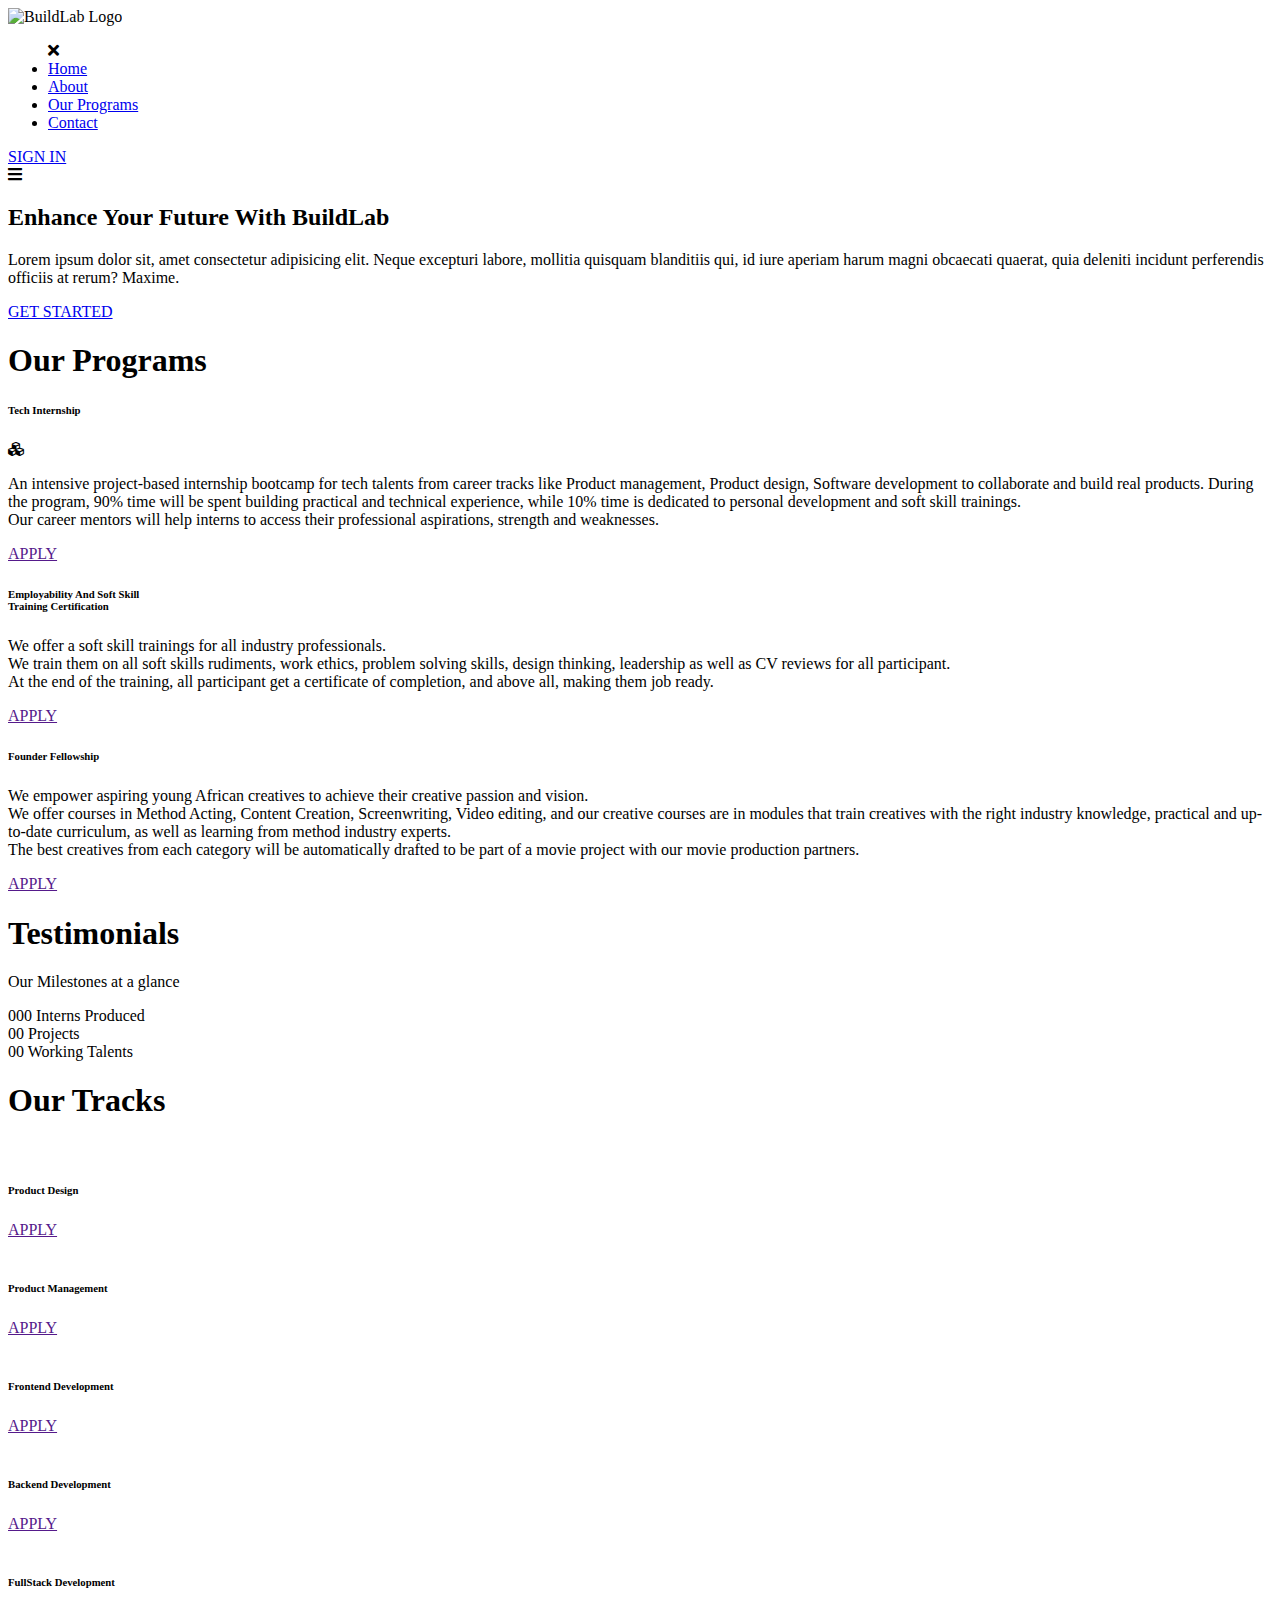
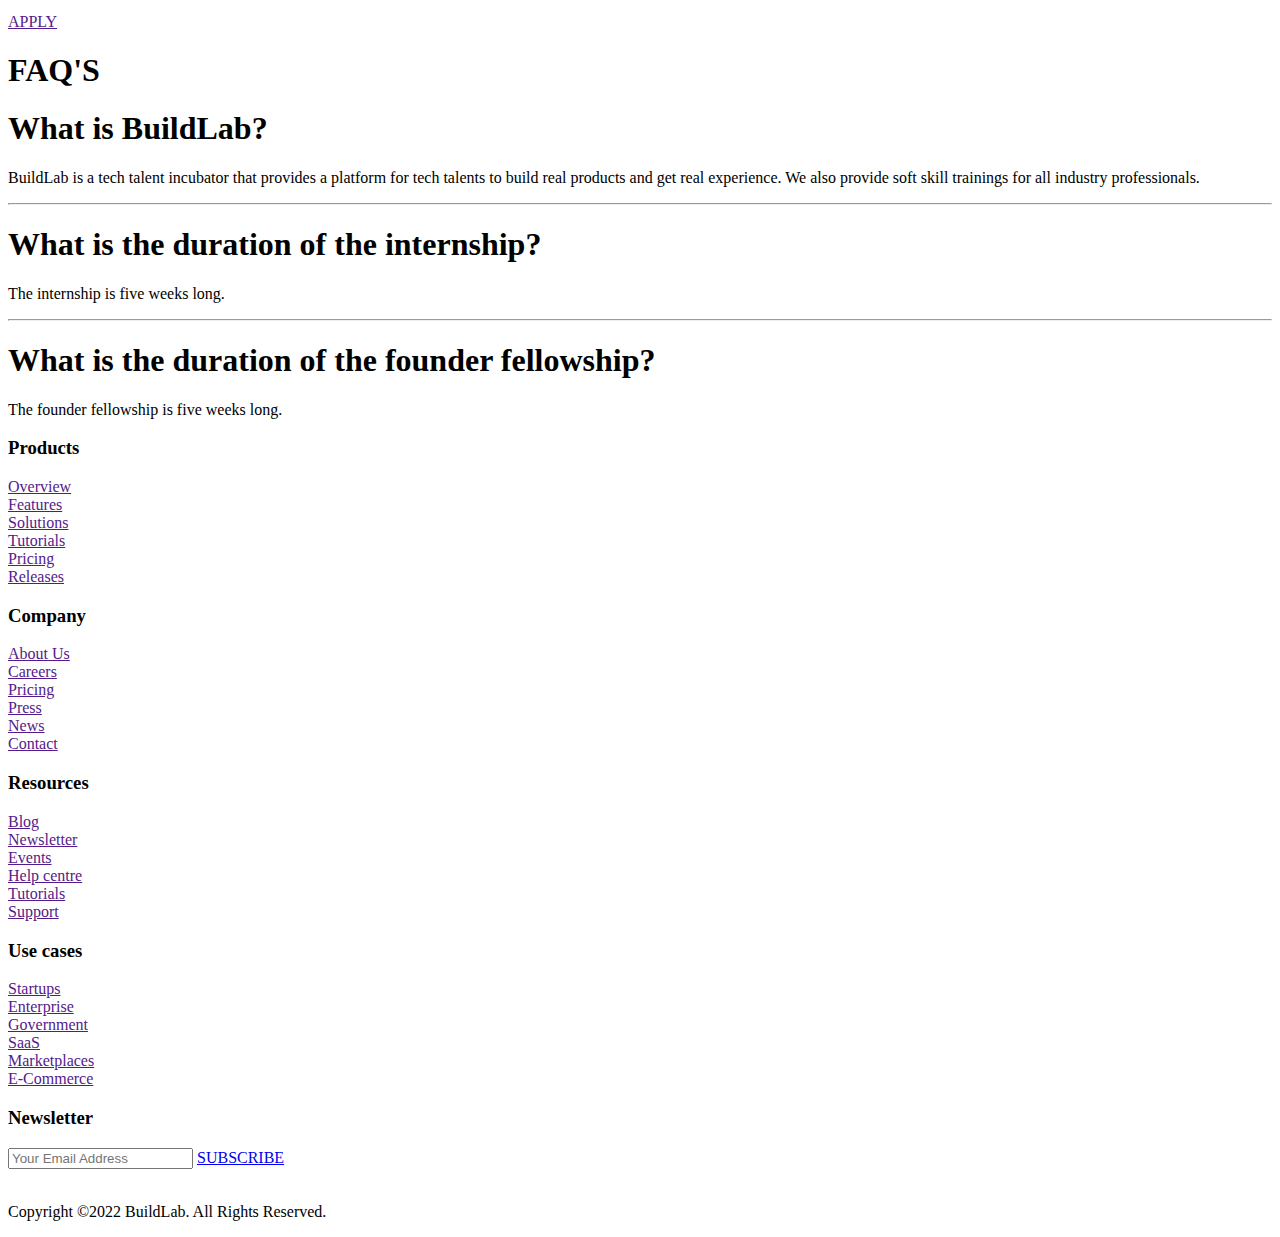
==== index.html @ de9b1156 "index.html" ====
<!DOCTYPE html>
<html lang="en">
<head>
    <meta charset="UTF-8">
    <meta http-equiv="X-UA-Compatible" content="IE=edge">
    <meta name="viewport" content="width=device-width,
    initial-scale=1.0">
    <title>BuildLab Website</title>

    <link rel="stylesheet" href="style.css" />
    <script src="https://code.jquery.com/jquery-3.6.1.min.js" integrity="sha256-o88AwQnZB+VDvE9tvIXrMQaPlFFSUTR+nldQm1LuPXQ=" crossorigin="anonymous"></script>
    <link rel="stylesheet" href="https://cdnjs.cloudflare.com/ajax/libs/font-awesome/5.15.4/css/all.min.css">
</head>
 <body>
       
    <!-- Navigation -->
    <nav>
        <img src="logo.png" alt="BuildLab Logo" />
        <div class="navigation">
            <ul>
                <i id="menu-close" class="fas fa-times"></i>
                <li><a href="#home">Home</a></li>
                <li><a href="aboutus.html">About</a></li>
                <li><a href="#program">Our Programs</a></li>
                <li><a href="#contact">Contact</a></li>
            </ul>  
            
        </div>

        <a class="red" href="/BuildLab Africa/signin.html">SIGN IN</a>
        <div id="menu-btn">
            <i class="fas fa-bars"></i>
        </div>
    </nav>

    <!-- Home Section -->

    <section id="home">
        <h2>Enhance Your Future With BuildLab</h2>
        <p>Lorem ipsum dolor sit, amet consectetur adipisicing elit. 
        Neque excepturi labore, mollitia quisquam blanditiis qui, id iure
        aperiam harum magni obcaecati quaerat, quia deleniti incidunt perferendis officiis at rerum? Maxime.</p>

        <div class="btn">
            <a class="blue" href="/BuildLab Africa/signup.html">GET STARTED</a>
            
        </div>
    </section>


    <!-- Programs Section -->

   <section id="program">
    <h1>Our Programs</h2>

    <div class="program-box">
        <div class="programs">
          
            <div class="details">
                <h6>Tech Internship</h6>
                <i class="fas fa-cubes"></i>
                <p>An intensive project-based internship bootcamp for tech talents from career tracks like Product management, Product design, Software development to collaborate and build real products. During the program, 90% time will be spent building practical and technical experience, while 10% time is dedicated to personal development and soft skill trainings.
                <br>Our career mentors will help interns to access their professional aspirations, strength and weaknesses.</p>
                
            </div>
        
            <div class="btn">
                <a class="red" href="">APPLY</a>
            </div>
        </div>

        <div class="programs">

            <div class="details">
                <h6>Employability And Soft Skill <br>Training Certification</h6>
                <p>We offer a soft skill trainings for all industry professionals. 
                <br>We train them on all soft skills rudiments, work ethics, problem solving skills, design thinking, leadership as well as CV reviews for all participant.
                <br>At the end of the training, all participant get a certificate of completion, and above all, making them job ready.</p>
            </div>

            <div class="btn">
                <a class="red" href="">APPLY</a>
            </div>
        </div>

        <div class="programs">
            <div class="details">
                <h6>Founder Fellowship</h6>
                <p>We empower aspiring young African creatives to achieve their creative passion and vision.
                     <br>We offer courses in Method Acting, Content Creation, Screenwriting, Video editing, and our creative courses are in modules that train creatives with the right industry knowledge, practical and up-to-date curriculum, as well as learning from method industry experts. 
                     <br>The best creatives from each category will be automatically drafted to be part of a movie project with our movie production partners.</p>
                    
        
            </div>
            
            <div class="btn">
                <a class="red" href="">APPLY</a>
            </div>
        </div>
        
    </div>
</section>

<!-- Testimonials Section -->
<section class="testimonials" id="testimonials">
    <div class="testimonials-text">
        <h1>Testimonials</h1>
        <p> Our Milestones at a glance</p> 
               
    </div>

    <div class="wrapper">
        <div class="container">
          
          <span class="num" data-val="100">000</span>
          <span class="text">Interns Produced</span>
        </div>
        <div class="container">
          
          <span class="num" data-val="20">00</span>
          <span class="text">Projects</span>
        </div>
        <div class="container">
         
          <span class="num" data-val="30">00</span>
          <span class="text">Working Talents</span>
        </div>
    </div>
</section>



    

    <!-- Trackss -->
    <section id="track">
        <h1>Our Tracks</h1>
        <div class="track-box">
            <div class="tracks">
                <img src="product design.jpg" alt="">
                <div class="details">
                    <h6>Product Design</h6>
                </div>

                <div class="btn">
                    <a class="red" href="">APPLY</a>
                </div>
            </div>
            <div class="tracks">
                <img src="product design.jpg" alt="">
                <div class="details">
                    <h6>Product Management</h6> 
                </div>

                <div class="btn">
                    <a class="red" href="">APPLY</a>
                </div>
            </div>

            <div class="tracks">
                <img src="product design.jpg" alt="">
                <div class="details">
                    <h6>Frontend Development</h6>
                </div>

                <div class="btn">
                    <a class="red" href="">APPLY</a>
                </div>
            </div>

            <div class="tracks">
                <img src="product design.jpg" alt="">
                <div class="details">
                    <h6>Backend Development</h6> 
                </div>

                <div class="btn">
                    <a class="red" href="">APPLY</a>
                </div>
            </div>

            <div class="tracks">
                <img src="product design.jpg" alt="">
                <div class="details">
                    <h6>FullStack Development</h6>
                </div>

                <div class="btn">
                    <a class="red" href="">APPLY</a>
                </div>
            </div>
        </div>
    </section>

     <!-- Questions Section -->


     <main>
        <h1 class="faq-heading">FAQ'S</h1>
        <section class="faq-container">
            <div class="faq-one">
                <!-- faq question -->
                <h1 class="faq-page">What is BuildLab?</h1>
                <!-- faq answer -->
                <div class="faq-body">
                    <p>BuildLab is a tech talent incubator that provides a platform for tech talents to build real 
                    products and get real experience. We also provide soft skill trainings 
                    for all industry professionals.</p>
                    
                </div>
            </div>
            <hr class="hr-line">
            <div class="faq-two">
                <!-- faq question -->
                <h1 class="faq-page">What is the duration of the internship?</h1>
                <!-- faq answer -->
                <div class="faq-body">
                    <p>The internship is five weeks long.</p>
                </div>
            </div>
            <hr class="hr-line">
            <div class="faq-three">
                <!-- faq question -->
             <h1 class="faq-page">What is the duration of the founder fellowship?</h1>
                <!-- faq answer -->
                <div class="faq-body">
                    <p>The founder fellowship is five weeks long.</p>
                </div>
            </div>
        </section>
    </main>

   
<!--
        <section>
           
            <h1 class="title">FAQs</h1>

            <div class="faq">
                <div class="question">
                    <h3>What is BuildLab?</h3>
                    <svg width="15" height="10" viewBox="0 0 42 25">
                        <path 
                        d="M3 3L21 21L39 3"
                        stroke="white"
                        stroke-width="7"
                        stroke-linecap="round"
                        />
                       
                    </svg>
                </div>
                <div class="answer">
                    <p>BuildLab is a tech talent incubator 
                        <br>that provides a platform for 
                        <br>tech talents to build real 
                        <br>products and get real experience. 
                        <br>We also provide soft skill trainings 
                        <br>for all industry professionals.</p>
                    
                </div>
            </div>

            <div class="faq">
                <div class="question">
                    <h3>What is the duration of the internship?</h3>
                    
                    <svg width="15" height="10" viewBox="0 0 42 25">
                        <path 
                        d="M3 3L21 21L39 3"
                        stroke="white"
                        stroke-width="7"
                        stroke-linecap="round"
                       />
                    </svg>
                </div>
                <div class="answer">
                    <p>The internship is five weeks long.</p>
                </div>

            </div>

            <div class="faq">
                <div class="question">
                    <h3>What is the duration of the soft skill training?</h3>
                    
                    <svg width="15" height="10" viewBox="0 0 42 25">
                        <path 
                        d="M3 3L21 21L39 3"
                        stroke="white"
                        stroke-width="7"
                        stroke-linecap="round"
                        />
                    </svg>
                </div>
                <div class="answer">
                    <p>The soft skill training is five weeks long.</p>
                </div>

            </div>

            <div class="faq">
                <div class="question">
                    <h3>What is the duration of the founder fellowship?</h3>
                    
                    <svg width="15" height="10" viewBox="0 0 42 25">
                        <path 
                        d="M3 3L21 21L39 3"
                        stroke="white"
                        stroke-width="7"
                        stroke-linecap="round"
                       />
                    </svg>
                </div>
                <div class="answer">
                    <p>The founder fellowship is five weeks long.</p>
                </div>
            </div>

            <div class="faq">
                <div class="question">
                    <h3>What is the duration of the mentorship program?</h3>
                    
                    <svg width="15" height="10" viewBox="0 0 42 25">
                        <path 
                        d="M3 3L21 21L39 3"
                        stroke="white"
                        stroke-width="7"
                        stroke-linecap="round"
                       />
                    </svg>
                </div>
                <div class="answer">
                    <p>The mentorship program is five weeks long.</p>
                </div>
            </div>

            <div class="faq">
                <div class="question">
                    <h3>Do I need to have technical knowledge</h3>
                    
                    <svg width="15" height="10" viewBox="0 0 42 25">
                        <path 
                        d="M3 3L21 21L39 3"
                        stroke="white"
                        stroke-width="7"
                        stroke-linecap="round"
                        />
                    </svg>
                </div>
                <div class="answer">
                    <p>Yes you do.</p>
                </div>
            </div>

            <div class="faq">
                <div class="question">
                    <h3>Do I need to have a laptop?</h3>
                    
                    <svg width="15" height="10" viewBox="0 0 42 25">
                        <path 
                        d="M3 3L21 21L39 3"
                        stroke="white"
                        stroke-width="7"
                        stroke-linecap="round"
                      />
                    </svg>
                </div>
                <div class="answer">
                    <p>Yes you do.</p>
                </div>

            </div>




        </section> -->
    <!-- Footer -->
    <footer>
            <div class="footer-col">
              <h3>Products</h3>
              <a href=""><li>Overview</li></a>
              <a href=""><li>Features</li></a>
              <a href=""><li>Solutions</li></a>
              <a href=""><li>Tutorials</li></a>
              <a href=""><li>Pricing</li></a>
              <a href=""><li>Releases</li></a>
            </div>
            <div class="footer-col">           
            <h3>Company</h3>
              <a href=""><li>About Us</li></a>
              <a href=""><li>Careers</li></a>
              <a href=""><li>Pricing</li></a>
              <a href=""><li>Press</li></a>
              <a href=""><li>News</li></a>
              <a href=""><li>Contact</li></a>
            </div>
            <div class="footer-col">
                <h3>Resources</h3>
                <a href=""><li>Blog</li></a>
                <a href=""><li>Newsletter</li></a>
                <a href=""><li>Events</li></a>
                <a href=""><li>Help centre</li></a>
                <a href=""><li>Tutorials</li></a>
                <a href=""><li>Support</li></a>
              </div>
              <div class="footer-col">
                <h3>Use cases</h3>
                <a href=""><li>Startups</li></a>
                <a href=""><li>Enterprise</li></a>
                <a href=""><li>Government</li></a>
                <a href=""><li>SaaS</li></a>
                <a href=""><li>Marketplaces</li></a>
                <a href=""><li>E-Commerce</li></a>
              </div>
            <div class="footer-col">
             <h3>Newsletter</h3>
                <div class="subscribe">
                    <input type="text" placeholder="Your Email Address">
                    <a href="#" class="btn">SUBSCRIBE</a>
                </div>
            </div>
          
            <div class="copyright">
                <img src="logo.png" alt="">
                <p>Copyright ©2022 BuildLab. All Rights Reserved.</p>
            </div>
    </footer>

    <script src="script.js"></script>
</body>
</html>
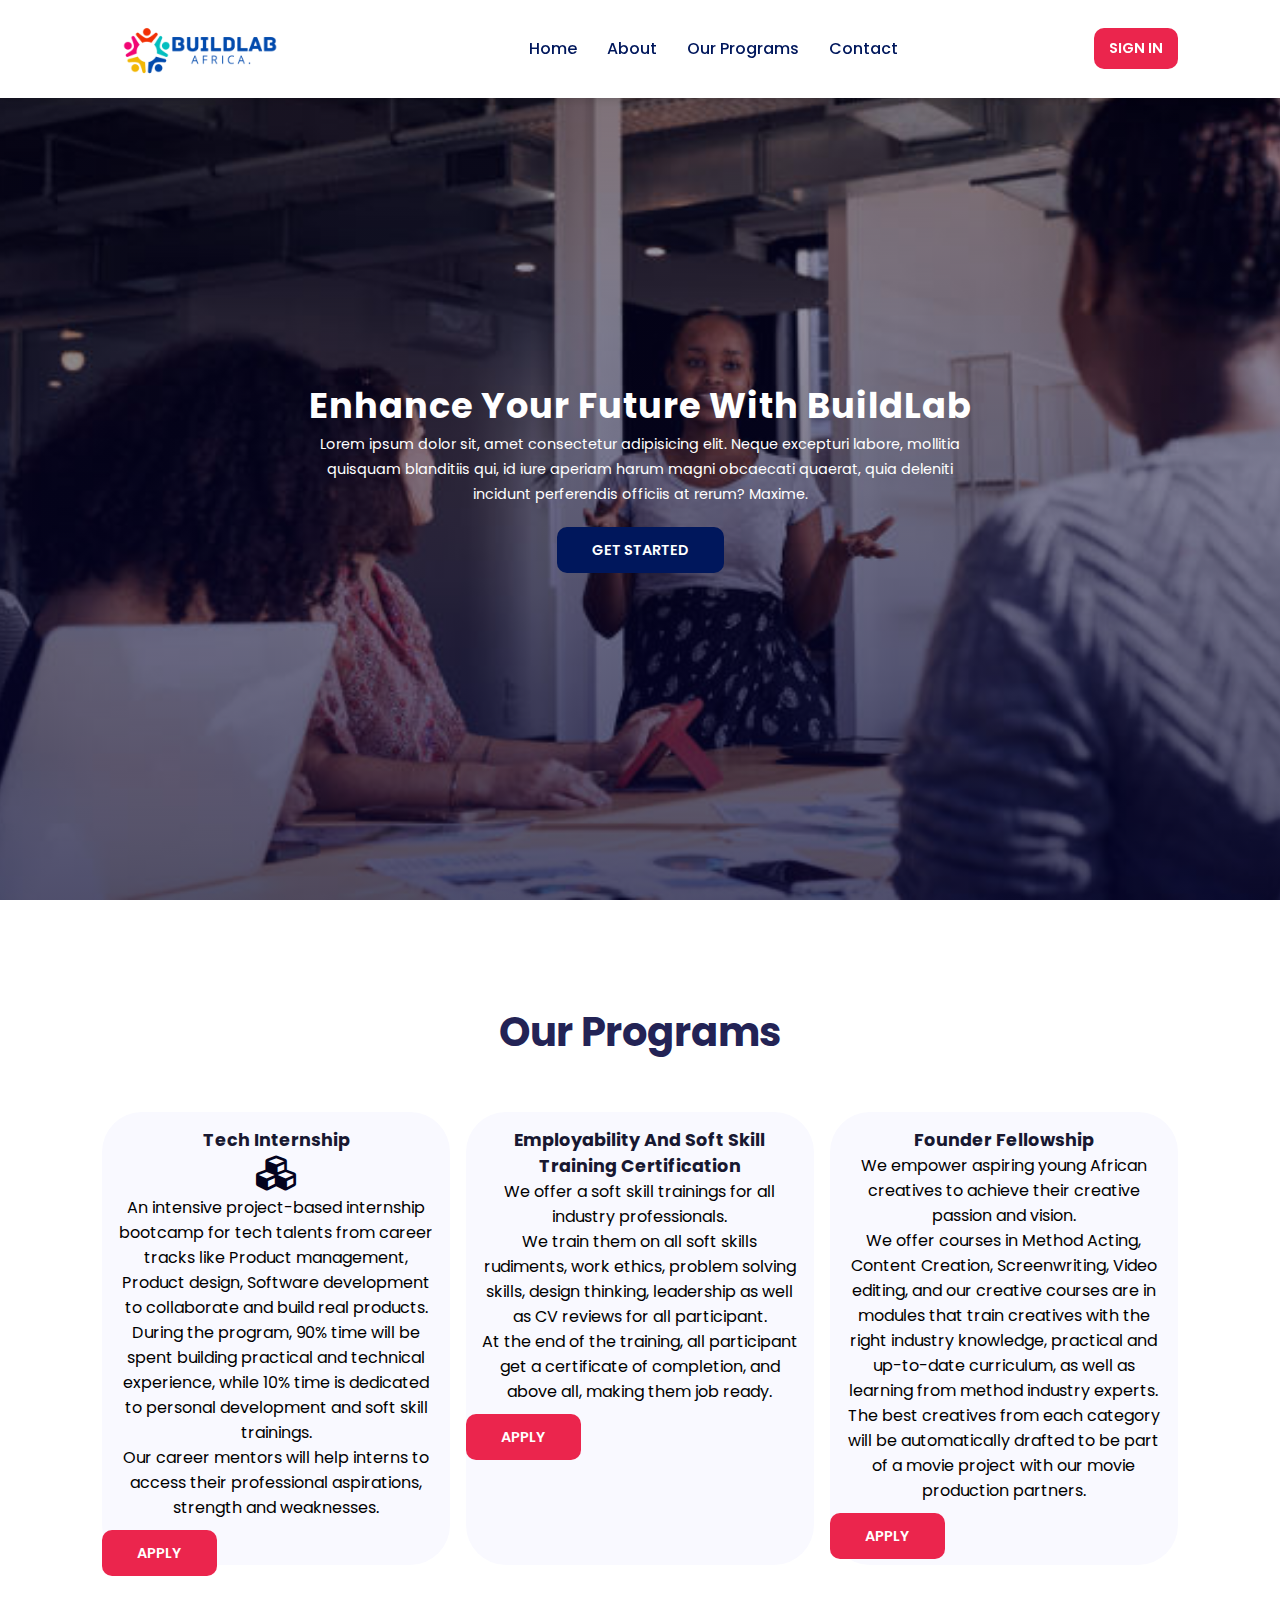
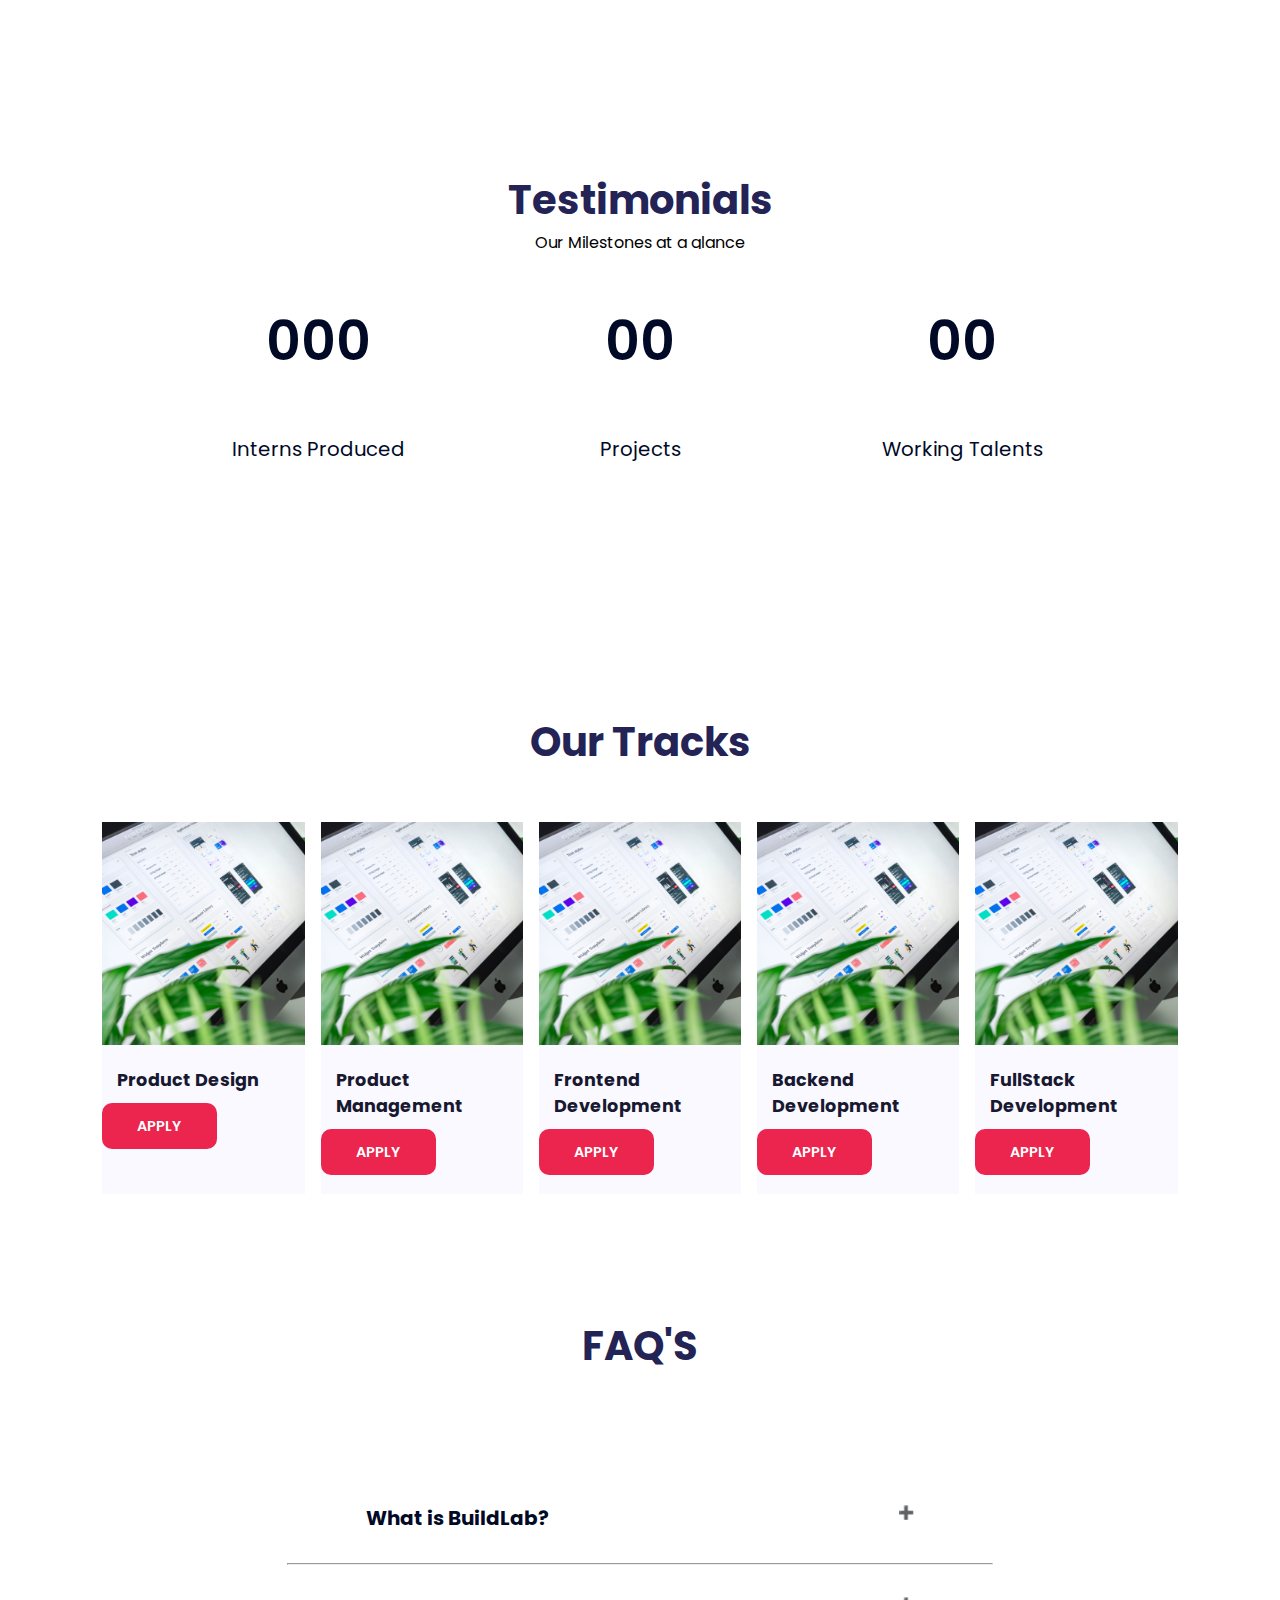
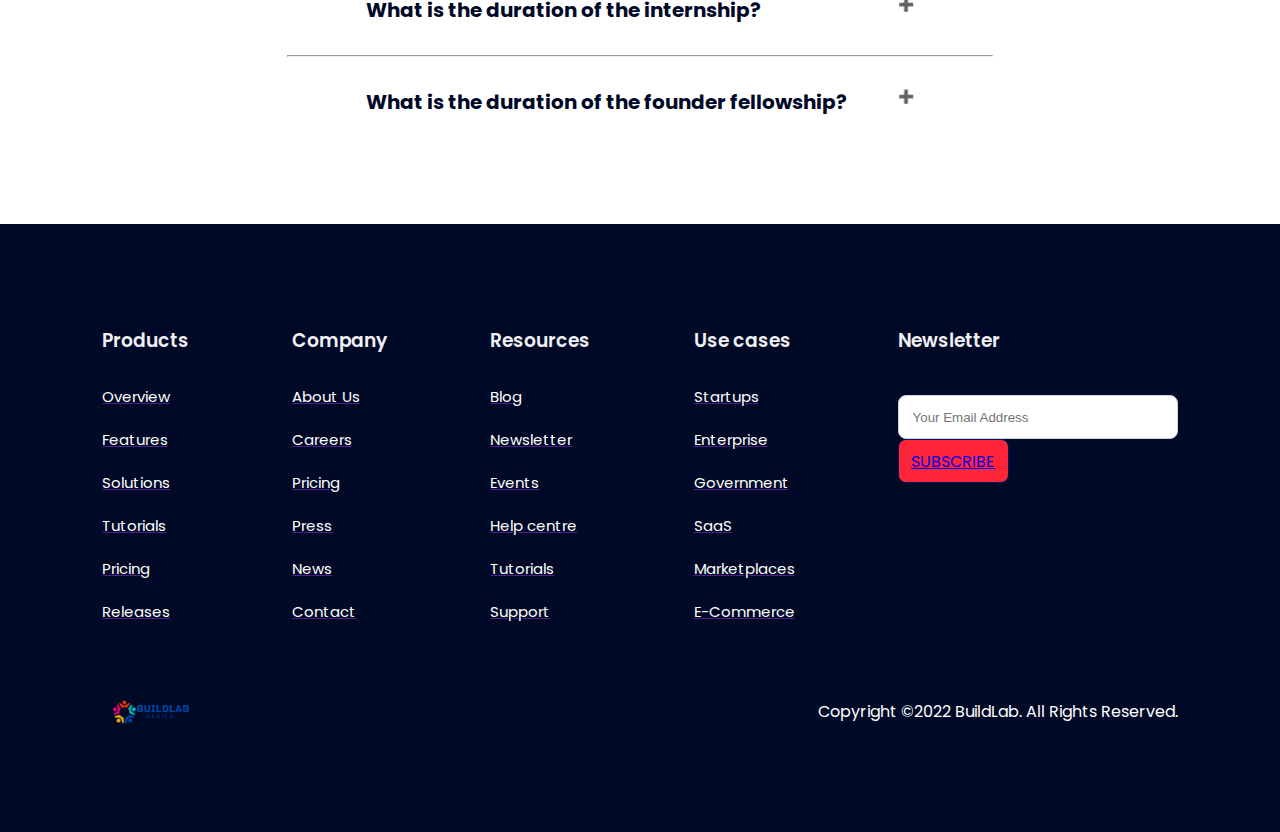
==== commit 3eb751a4: "Add files via upload" ====
--- a/index.html
+++ b/index.html
@@ -1,435 +1,435 @@
-<!DOCTYPE html>
-<html lang="en">
-<head>
-    <meta charset="UTF-8">
-    <meta http-equiv="X-UA-Compatible" content="IE=edge">
-    <meta name="viewport" content="width=device-width,
-    initial-scale=1.0">
-    <title>BuildLab Website</title>
-
-    <link rel="stylesheet" href="style.css" />
-    <script src="https://code.jquery.com/jquery-3.6.1.min.js" integrity="sha256-o88AwQnZB+VDvE9tvIXrMQaPlFFSUTR+nldQm1LuPXQ=" crossorigin="anonymous"></script>
-    <link rel="stylesheet" href="https://cdnjs.cloudflare.com/ajax/libs/font-awesome/5.15.4/css/all.min.css">
-</head>
- <body>
-       
-    <!-- Navigation -->
-    <nav>
-        <img src="logo.png" alt="BuildLab Logo" />
-        <div class="navigation">
-            <ul>
-                <i id="menu-close" class="fas fa-times"></i>
-                <li><a href="#home">Home</a></li>
-                <li><a href="aboutus.html">About</a></li>
-                <li><a href="#program">Our Programs</a></li>
-                <li><a href="#contact">Contact</a></li>
-            </ul>  
-            
-        </div>
-
-        <a class="red" href="/BuildLab Africa/signin.html">SIGN IN</a>
-        <div id="menu-btn">
-            <i class="fas fa-bars"></i>
-        </div>
-    </nav>
-
-    <!-- Home Section -->
-
-    <section id="home">
-        <h2>Enhance Your Future With BuildLab</h2>
-        <p>Lorem ipsum dolor sit, amet consectetur adipisicing elit. 
-        Neque excepturi labore, mollitia quisquam blanditiis qui, id iure
-        aperiam harum magni obcaecati quaerat, quia deleniti incidunt perferendis officiis at rerum? Maxime.</p>
-
-        <div class="btn">
-            <a class="blue" href="/BuildLab Africa/signup.html">GET STARTED</a>
-            
-        </div>
-    </section>
-
-
-    <!-- Programs Section -->
-
-   <section id="program">
-    <h1>Our Programs</h2>
-
-    <div class="program-box">
-        <div class="programs">
-          
-            <div class="details">
-                <h6>Tech Internship</h6>
-                <i class="fas fa-cubes"></i>
-                <p>An intensive project-based internship bootcamp for tech talents from career tracks like Product management, Product design, Software development to collaborate and build real products. During the program, 90% time will be spent building practical and technical experience, while 10% time is dedicated to personal development and soft skill trainings.
-                <br>Our career mentors will help interns to access their professional aspirations, strength and weaknesses.</p>
-                
-            </div>
-        
-            <div class="btn">
-                <a class="red" href="">APPLY</a>
-            </div>
-        </div>
-
-        <div class="programs">
-
-            <div class="details">
-                <h6>Employability And Soft Skill <br>Training Certification</h6>
-                <p>We offer a soft skill trainings for all industry professionals. 
-                <br>We train them on all soft skills rudiments, work ethics, problem solving skills, design thinking, leadership as well as CV reviews for all participant.
-                <br>At the end of the training, all participant get a certificate of completion, and above all, making them job ready.</p>
-            </div>
-
-            <div class="btn">
-                <a class="red" href="">APPLY</a>
-            </div>
-        </div>
-
-        <div class="programs">
-            <div class="details">
-                <h6>Founder Fellowship</h6>
-                <p>We empower aspiring young African creatives to achieve their creative passion and vision.
-                     <br>We offer courses in Method Acting, Content Creation, Screenwriting, Video editing, and our creative courses are in modules that train creatives with the right industry knowledge, practical and up-to-date curriculum, as well as learning from method industry experts. 
-                     <br>The best creatives from each category will be automatically drafted to be part of a movie project with our movie production partners.</p>
-                    
-        
-            </div>
-            
-            <div class="btn">
-                <a class="red" href="">APPLY</a>
-            </div>
-        </div>
-        
-    </div>
-</section>
-
-<!-- Testimonials Section -->
-<section class="testimonials" id="testimonials">
-    <div class="testimonials-text">
-        <h1>Testimonials</h1>
-        <p> Our Milestones at a glance</p> 
-               
-    </div>
-
-    <div class="wrapper">
-        <div class="container">
-          
-          <span class="num" data-val="100">000</span>
-          <span class="text">Interns Produced</span>
-        </div>
-        <div class="container">
-          
-          <span class="num" data-val="20">00</span>
-          <span class="text">Projects</span>
-        </div>
-        <div class="container">
-         
-          <span class="num" data-val="30">00</span>
-          <span class="text">Working Talents</span>
-        </div>
-    </div>
-</section>
-
-
-
-    
-
-    <!-- Trackss -->
-    <section id="track">
-        <h1>Our Tracks</h1>
-        <div class="track-box">
-            <div class="tracks">
-                <img src="product design.jpg" alt="">
-                <div class="details">
-                    <h6>Product Design</h6>
-                </div>
-
-                <div class="btn">
-                    <a class="red" href="">APPLY</a>
-                </div>
-            </div>
-            <div class="tracks">
-                <img src="product design.jpg" alt="">
-                <div class="details">
-                    <h6>Product Management</h6> 
-                </div>
-
-                <div class="btn">
-                    <a class="red" href="">APPLY</a>
-                </div>
-            </div>
-
-            <div class="tracks">
-                <img src="product design.jpg" alt="">
-                <div class="details">
-                    <h6>Frontend Development</h6>
-                </div>
-
-                <div class="btn">
-                    <a class="red" href="">APPLY</a>
-                </div>
-            </div>
-
-            <div class="tracks">
-                <img src="product design.jpg" alt="">
-                <div class="details">
-                    <h6>Backend Development</h6> 
-                </div>
-
-                <div class="btn">
-                    <a class="red" href="">APPLY</a>
-                </div>
-            </div>
-
-            <div class="tracks">
-                <img src="product design.jpg" alt="">
-                <div class="details">
-                    <h6>FullStack Development</h6>
-                </div>
-
-                <div class="btn">
-                    <a class="red" href="">APPLY</a>
-                </div>
-            </div>
-        </div>
-    </section>
-
-     <!-- Questions Section -->
-
-
-     <main>
-        <h1 class="faq-heading">FAQ'S</h1>
-        <section class="faq-container">
-            <div class="faq-one">
-                <!-- faq question -->
-                <h1 class="faq-page">What is BuildLab?</h1>
-                <!-- faq answer -->
-                <div class="faq-body">
-                    <p>BuildLab is a tech talent incubator that provides a platform for tech talents to build real 
-                    products and get real experience. We also provide soft skill trainings 
-                    for all industry professionals.</p>
-                    
-                </div>
-            </div>
-            <hr class="hr-line">
-            <div class="faq-two">
-                <!-- faq question -->
-                <h1 class="faq-page">What is the duration of the internship?</h1>
-                <!-- faq answer -->
-                <div class="faq-body">
-                    <p>The internship is five weeks long.</p>
-                </div>
-            </div>
-            <hr class="hr-line">
-            <div class="faq-three">
-                <!-- faq question -->
-             <h1 class="faq-page">What is the duration of the founder fellowship?</h1>
-                <!-- faq answer -->
-                <div class="faq-body">
-                    <p>The founder fellowship is five weeks long.</p>
-                </div>
-            </div>
-        </section>
-    </main>
-
-   
-<!--
-        <section>
-           
-            <h1 class="title">FAQs</h1>
-
-            <div class="faq">
-                <div class="question">
-                    <h3>What is BuildLab?</h3>
-                    <svg width="15" height="10" viewBox="0 0 42 25">
-                        <path 
-                        d="M3 3L21 21L39 3"
-                        stroke="white"
-                        stroke-width="7"
-                        stroke-linecap="round"
-                        />
-                       
-                    </svg>
-                </div>
-                <div class="answer">
-                    <p>BuildLab is a tech talent incubator 
-                        <br>that provides a platform for 
-                        <br>tech talents to build real 
-                        <br>products and get real experience. 
-                        <br>We also provide soft skill trainings 
-                        <br>for all industry professionals.</p>
-                    
-                </div>
-            </div>
-
-            <div class="faq">
-                <div class="question">
-                    <h3>What is the duration of the internship?</h3>
-                    
-                    <svg width="15" height="10" viewBox="0 0 42 25">
-                        <path 
-                        d="M3 3L21 21L39 3"
-                        stroke="white"
-                        stroke-width="7"
-                        stroke-linecap="round"
-                       />
-                    </svg>
-                </div>
-                <div class="answer">
-                    <p>The internship is five weeks long.</p>
-                </div>
-
-            </div>
-
-            <div class="faq">
-                <div class="question">
-                    <h3>What is the duration of the soft skill training?</h3>
-                    
-                    <svg width="15" height="10" viewBox="0 0 42 25">
-                        <path 
-                        d="M3 3L21 21L39 3"
-                        stroke="white"
-                        stroke-width="7"
-                        stroke-linecap="round"
-                        />
-                    </svg>
-                </div>
-                <div class="answer">
-                    <p>The soft skill training is five weeks long.</p>
-                </div>
-
-            </div>
-
-            <div class="faq">
-                <div class="question">
-                    <h3>What is the duration of the founder fellowship?</h3>
-                    
-                    <svg width="15" height="10" viewBox="0 0 42 25">
-                        <path 
-                        d="M3 3L21 21L39 3"
-                        stroke="white"
-                        stroke-width="7"
-                        stroke-linecap="round"
-                       />
-                    </svg>
-                </div>
-                <div class="answer">
-                    <p>The founder fellowship is five weeks long.</p>
-                </div>
-            </div>
-
-            <div class="faq">
-                <div class="question">
-                    <h3>What is the duration of the mentorship program?</h3>
-                    
-                    <svg width="15" height="10" viewBox="0 0 42 25">
-                        <path 
-                        d="M3 3L21 21L39 3"
-                        stroke="white"
-                        stroke-width="7"
-                        stroke-linecap="round"
-                       />
-                    </svg>
-                </div>
-                <div class="answer">
-                    <p>The mentorship program is five weeks long.</p>
-                </div>
-            </div>
-
-            <div class="faq">
-                <div class="question">
-                    <h3>Do I need to have technical knowledge</h3>
-                    
-                    <svg width="15" height="10" viewBox="0 0 42 25">
-                        <path 
-                        d="M3 3L21 21L39 3"
-                        stroke="white"
-                        stroke-width="7"
-                        stroke-linecap="round"
-                        />
-                    </svg>
-                </div>
-                <div class="answer">
-                    <p>Yes you do.</p>
-                </div>
-            </div>
-
-            <div class="faq">
-                <div class="question">
-                    <h3>Do I need to have a laptop?</h3>
-                    
-                    <svg width="15" height="10" viewBox="0 0 42 25">
-                        <path 
-                        d="M3 3L21 21L39 3"
-                        stroke="white"
-                        stroke-width="7"
-                        stroke-linecap="round"
-                      />
-                    </svg>
-                </div>
-                <div class="answer">
-                    <p>Yes you do.</p>
-                </div>
-
-            </div>
-
-
-
-
-        </section> -->
-    <!-- Footer -->
-    <footer>
-            <div class="footer-col">
-              <h3>Products</h3>
-              <a href=""><li>Overview</li></a>
-              <a href=""><li>Features</li></a>
-              <a href=""><li>Solutions</li></a>
-              <a href=""><li>Tutorials</li></a>
-              <a href=""><li>Pricing</li></a>
-              <a href=""><li>Releases</li></a>
-            </div>
-            <div class="footer-col">           
-            <h3>Company</h3>
-              <a href=""><li>About Us</li></a>
-              <a href=""><li>Careers</li></a>
-              <a href=""><li>Pricing</li></a>
-              <a href=""><li>Press</li></a>
-              <a href=""><li>News</li></a>
-              <a href=""><li>Contact</li></a>
-            </div>
-            <div class="footer-col">
-                <h3>Resources</h3>
-                <a href=""><li>Blog</li></a>
-                <a href=""><li>Newsletter</li></a>
-                <a href=""><li>Events</li></a>
-                <a href=""><li>Help centre</li></a>
-                <a href=""><li>Tutorials</li></a>
-                <a href=""><li>Support</li></a>
-              </div>
-              <div class="footer-col">
-                <h3>Use cases</h3>
-                <a href=""><li>Startups</li></a>
-                <a href=""><li>Enterprise</li></a>
-                <a href=""><li>Government</li></a>
-                <a href=""><li>SaaS</li></a>
-                <a href=""><li>Marketplaces</li></a>
-                <a href=""><li>E-Commerce</li></a>
-              </div>
-            <div class="footer-col">
-             <h3>Newsletter</h3>
-                <div class="subscribe">
-                    <input type="text" placeholder="Your Email Address">
-                    <a href="#" class="btn">SUBSCRIBE</a>
-                </div>
-            </div>
-          
-            <div class="copyright">
-                <img src="logo.png" alt="">
-                <p>Copyright ©2022 BuildLab. All Rights Reserved.</p>
-            </div>
-    </footer>
-
-    <script src="script.js"></script>
-</body>
-</html>
-
-
-
+<!DOCTYPE html>
+<html lang="en">
+<head>
+    <meta charset="UTF-8">
+    <meta http-equiv="X-UA-Compatible" content="IE=edge">
+    <meta name="viewport" content="width=device-width,
+    initial-scale=1.0">
+    <title>BuildLab Website</title>
+
+    <link rel="stylesheet" href="style.css" />
+    <script src="https://code.jquery.com/jquery-3.6.1.min.js" integrity="sha256-o88AwQnZB+VDvE9tvIXrMQaPlFFSUTR+nldQm1LuPXQ=" crossorigin="anonymous"></script>
+    <link rel="stylesheet" href="https://cdnjs.cloudflare.com/ajax/libs/font-awesome/5.15.4/css/all.min.css">
+</head>
+ <body>
+       
+    <!-- Navigation -->
+    <nav>
+        <img src="logo.png" alt="BuildLab Logo" />
+        <div class="navigation">
+            <ul>
+                <i id="menu-close" class="fas fa-times"></i>
+                <li><a href="#home">Home</a></li>
+                <li><a href="aboutus.html">About</a></li>
+                <li><a href="#program">Our Programs</a></li>
+                <li><a href="#contact">Contact</a></li>
+            </ul>  
+            
+        </div>
+
+        <a class="red" href="/BuildLab Africa/signin.html">SIGN IN</a>
+        <div id="menu-btn">
+            <i class="fas fa-bars"></i>
+        </div>
+    </nav>
+
+    <!-- Home Section -->
+
+    <section id="home">
+        <h2>Enhance Your Future With BuildLab</h2>
+        <p>Lorem ipsum dolor sit, amet consectetur adipisicing elit. 
+        Neque excepturi labore, mollitia quisquam blanditiis qui, id iure
+        aperiam harum magni obcaecati quaerat, quia deleniti incidunt perferendis officiis at rerum? Maxime.</p>
+
+        <div class="btn">
+            <a class="blue" href="/BuildLab Africa/signup.html">GET STARTED</a>
+            
+        </div>
+    </section>
+
+
+    <!-- Programs Section -->
+
+   <section id="program">
+    <h1>Our Programs</h2>
+
+    <div class="program-box">
+        <div class="programs">
+          
+            <div class="details">
+                <h6>Tech Internship</h6>
+                <i class="fas fa-cubes"></i>
+                <p>An intensive project-based internship bootcamp for tech talents from career tracks like Product management, Product design, Software development to collaborate and build real products. During the program, 90% time will be spent building practical and technical experience, while 10% time is dedicated to personal development and soft skill trainings.
+                <br>Our career mentors will help interns to access their professional aspirations, strength and weaknesses.</p>
+                
+            </div>
+        
+            <div class="btn">
+                <a class="red" href="">APPLY</a>
+            </div>
+        </div>
+
+        <div class="programs">
+
+            <div class="details">
+                <h6>Employability And Soft Skill <br>Training Certification</h6>
+                <p>We offer a soft skill trainings for all industry professionals. 
+                <br>We train them on all soft skills rudiments, work ethics, problem solving skills, design thinking, leadership as well as CV reviews for all participant.
+                <br>At the end of the training, all participant get a certificate of completion, and above all, making them job ready.</p>
+            </div>
+
+            <div class="btn">
+                <a class="red" href="">APPLY</a>
+            </div>
+        </div>
+
+        <div class="programs">
+            <div class="details">
+                <h6>Founder Fellowship</h6>
+                <p>We empower aspiring young African creatives to achieve their creative passion and vision.
+                     <br>We offer courses in Method Acting, Content Creation, Screenwriting, Video editing, and our creative courses are in modules that train creatives with the right industry knowledge, practical and up-to-date curriculum, as well as learning from method industry experts. 
+                     <br>The best creatives from each category will be automatically drafted to be part of a movie project with our movie production partners.</p>
+                    
+        
+            </div>
+            
+            <div class="btn">
+                <a class="red" href="">APPLY</a>
+            </div>
+        </div>
+        
+    </div>
+</section>
+
+<!-- Testimonials Section -->
+<section class="testimonials" id="testimonials">
+    <div class="testimonials-text">
+        <h1>Testimonials</h1>
+        <p> Our Milestones at a glance</p> 
+               
+    </div>
+
+    <div class="wrapper">
+        <div class="container">
+          
+          <span class="num" data-val="100">000</span>
+          <span class="text">Interns Produced</span>
+        </div>
+        <div class="container">
+          
+          <span class="num" data-val="20">00</span>
+          <span class="text">Projects</span>
+        </div>
+        <div class="container">
+         
+          <span class="num" data-val="30">00</span>
+          <span class="text">Working Talents</span>
+        </div>
+    </div>
+</section>
+
+
+
+    
+
+    <!-- Trackss -->
+    <section id="track">
+        <h1>Our Tracks</h1>
+        <div class="track-box">
+            <div class="tracks">
+                <img src="product design.jpg" alt="">
+                <div class="details">
+                    <h6>Product Design</h6>
+                </div>
+
+                <div class="btn">
+                    <a class="red" href="">APPLY</a>
+                </div>
+            </div>
+            <div class="tracks">
+                <img src="product design.jpg" alt="">
+                <div class="details">
+                    <h6>Product Management</h6> 
+                </div>
+
+                <div class="btn">
+                    <a class="red" href="">APPLY</a>
+                </div>
+            </div>
+
+            <div class="tracks">
+                <img src="product design.jpg" alt="">
+                <div class="details">
+                    <h6>Frontend Development</h6>
+                </div>
+
+                <div class="btn">
+                    <a class="red" href="">APPLY</a>
+                </div>
+            </div>
+
+            <div class="tracks">
+                <img src="product design.jpg" alt="">
+                <div class="details">
+                    <h6>Backend Development</h6> 
+                </div>
+
+                <div class="btn">
+                    <a class="red" href="">APPLY</a>
+                </div>
+            </div>
+
+            <div class="tracks">
+                <img src="product design.jpg" alt="">
+                <div class="details">
+                    <h6>FullStack Development</h6>
+                </div>
+
+                <div class="btn">
+                    <a class="red" href="">APPLY</a>
+                </div>
+            </div>
+        </div>
+    </section>
+
+     <!-- Questions Section -->
+
+
+     <main>
+        <h1 class="faq-heading">FAQ'S</h1>
+        <section class="faq-container">
+            <div class="faq-one">
+                <!-- faq question -->
+                <h1 class="faq-page">What is BuildLab?</h1>
+                <!-- faq answer -->
+                <div class="faq-body">
+                    <p>BuildLab is a tech talent incubator that provides a platform for tech talents to build real 
+                    products and get real experience. We also provide soft skill trainings 
+                    for all industry professionals.</p>
+                    
+                </div>
+            </div>
+            <hr class="hr-line">
+            <div class="faq-two">
+                <!-- faq question -->
+                <h1 class="faq-page">What is the duration of the internship?</h1>
+                <!-- faq answer -->
+                <div class="faq-body">
+                    <p>The internship is five weeks long.</p>
+                </div>
+            </div>
+            <hr class="hr-line">
+            <div class="faq-three">
+                <!-- faq question -->
+             <h1 class="faq-page">What is the duration of the founder fellowship?</h1>
+                <!-- faq answer -->
+                <div class="faq-body">
+                    <p>The founder fellowship is five weeks long.</p>
+                </div>
+            </div>
+        </section>
+    </main>
+
+   
+<!--
+        <section>
+           
+            <h1 class="title">FAQs</h1>
+
+            <div class="faq">
+                <div class="question">
+                    <h3>What is BuildLab?</h3>
+                    <svg width="15" height="10" viewBox="0 0 42 25">
+                        <path 
+                        d="M3 3L21 21L39 3"
+                        stroke="white"
+                        stroke-width="7"
+                        stroke-linecap="round"
+                        />
+                       
+                    </svg>
+                </div>
+                <div class="answer">
+                    <p>BuildLab is a tech talent incubator 
+                        <br>that provides a platform for 
+                        <br>tech talents to build real 
+                        <br>products and get real experience. 
+                        <br>We also provide soft skill trainings 
+                        <br>for all industry professionals.</p>
+                    
+                </div>
+            </div>
+
+            <div class="faq">
+                <div class="question">
+                    <h3>What is the duration of the internship?</h3>
+                    
+                    <svg width="15" height="10" viewBox="0 0 42 25">
+                        <path 
+                        d="M3 3L21 21L39 3"
+                        stroke="white"
+                        stroke-width="7"
+                        stroke-linecap="round"
+                       />
+                    </svg>
+                </div>
+                <div class="answer">
+                    <p>The internship is five weeks long.</p>
+                </div>
+
+            </div>
+
+            <div class="faq">
+                <div class="question">
+                    <h3>What is the duration of the soft skill training?</h3>
+                    
+                    <svg width="15" height="10" viewBox="0 0 42 25">
+                        <path 
+                        d="M3 3L21 21L39 3"
+                        stroke="white"
+                        stroke-width="7"
+                        stroke-linecap="round"
+                        />
+                    </svg>
+                </div>
+                <div class="answer">
+                    <p>The soft skill training is five weeks long.</p>
+                </div>
+
+            </div>
+
+            <div class="faq">
+                <div class="question">
+                    <h3>What is the duration of the founder fellowship?</h3>
+                    
+                    <svg width="15" height="10" viewBox="0 0 42 25">
+                        <path 
+                        d="M3 3L21 21L39 3"
+                        stroke="white"
+                        stroke-width="7"
+                        stroke-linecap="round"
+                       />
+                    </svg>
+                </div>
+                <div class="answer">
+                    <p>The founder fellowship is five weeks long.</p>
+                </div>
+            </div>
+
+            <div class="faq">
+                <div class="question">
+                    <h3>What is the duration of the mentorship program?</h3>
+                    
+                    <svg width="15" height="10" viewBox="0 0 42 25">
+                        <path 
+                        d="M3 3L21 21L39 3"
+                        stroke="white"
+                        stroke-width="7"
+                        stroke-linecap="round"
+                       />
+                    </svg>
+                </div>
+                <div class="answer">
+                    <p>The mentorship program is five weeks long.</p>
+                </div>
+            </div>
+
+            <div class="faq">
+                <div class="question">
+                    <h3>Do I need to have technical knowledge</h3>
+                    
+                    <svg width="15" height="10" viewBox="0 0 42 25">
+                        <path 
+                        d="M3 3L21 21L39 3"
+                        stroke="white"
+                        stroke-width="7"
+                        stroke-linecap="round"
+                        />
+                    </svg>
+                </div>
+                <div class="answer">
+                    <p>Yes you do.</p>
+                </div>
+            </div>
+
+            <div class="faq">
+                <div class="question">
+                    <h3>Do I need to have a laptop?</h3>
+                    
+                    <svg width="15" height="10" viewBox="0 0 42 25">
+                        <path 
+                        d="M3 3L21 21L39 3"
+                        stroke="white"
+                        stroke-width="7"
+                        stroke-linecap="round"
+                      />
+                    </svg>
+                </div>
+                <div class="answer">
+                    <p>Yes you do.</p>
+                </div>
+
+            </div>
+
+
+
+
+        </section> -->
+    <!-- Footer -->
+    <footer>
+            <div class="footer-col">
+              <h3>Products</h3>
+              <a href=""><li>Overview</li></a>
+              <a href=""><li>Features</li></a>
+              <a href=""><li>Solutions</li></a>
+              <a href=""><li>Tutorials</li></a>
+              <a href=""><li>Pricing</li></a>
+              <a href=""><li>Releases</li></a>
+            </div>
+            <div class="footer-col">           
+            <h3>Company</h3>
+              <a href=""><li>About Us</li></a>
+              <a href=""><li>Careers</li></a>
+              <a href=""><li>Pricing</li></a>
+              <a href=""><li>Press</li></a>
+              <a href=""><li>News</li></a>
+              <a href=""><li>Contact</li></a>
+            </div>
+            <div class="footer-col">
+                <h3>Resources</h3>
+                <a href=""><li>Blog</li></a>
+                <a href=""><li>Newsletter</li></a>
+                <a href=""><li>Events</li></a>
+                <a href=""><li>Help centre</li></a>
+                <a href=""><li>Tutorials</li></a>
+                <a href=""><li>Support</li></a>
+              </div>
+              <div class="footer-col">
+                <h3>Use cases</h3>
+                <a href=""><li>Startups</li></a>
+                <a href=""><li>Enterprise</li></a>
+                <a href=""><li>Government</li></a>
+                <a href=""><li>SaaS</li></a>
+                <a href=""><li>Marketplaces</li></a>
+                <a href=""><li>E-Commerce</li></a>
+              </div>
+            <div class="footer-col">
+             <h3>Newsletter</h3>
+                <div class="subscribe">
+                    <input type="text" placeholder="Your Email Address">
+                    <a href="#" class="btn">SUBSCRIBE</a>
+                </div>
+            </div>
+          
+            <div class="copyright">
+                <img src="logo.png" alt="">
+                <p>Copyright ©2022 BuildLab. All Rights Reserved.</p>
+            </div>
+    </footer>
+
+    <script src="script.js"></script>
+</body>
+</html>
+
+
+
--- a/style.css
+++ b/style.css
@@ -0,0 +1,734 @@
+@import url('https://fonts.googleapis.com/css2?family=Poppins:wght@100;200;300;400;500;600;700;800;900&display=swap');
+
+* {
+  margin: 0;
+  padding: 0;
+  box-sizing: border-box;
+}
+
+body {
+  font-family: 'Poppins', sans-serif;
+}
+
+h1 {
+  font-size: 2.5rem;
+  font-weight: 700;
+  color: rgb(35, 35, 85);
+}
+
+span {
+    font-size: .9rem;
+    color: rgb(24, 24, 49);
+}
+
+h6 {
+  font-size: 1.1rem;
+  color: rgb(24, 24, 49);
+}
+
+/* Navigation */
+
+nav {
+    display: flex;
+    flex-direction: row;
+    justify-content: space-between;
+    align-items: center;
+    padding: 1vw 8vw;
+    box-shadow: 2px 2px 10px rgba(0, 0, 0, 0.15);
+    width: 100%;
+    background-color: #fff;
+    position: fixed;
+    z-index: 999;
+}
+
+nav a.red {
+    color: #fff;
+    background-color: #eb254d;
+    text-decoration: none;
+    padding: 10px 15px;
+    font-size: 0.9rem;
+    font-weight: 600; 
+    border-radius: 10px;
+    transition: 0.3s ease;
+}
+
+nav .btn {
+    margin-top: 20px;
+}
+
+nav a.red:hover {
+    color: #00175C;
+    background-color: #fff;
+}
+
+nav img {
+    width: 200px;
+    cursor: pointer;
+}
+
+nav .navigation {
+    display: flex;
+}
+
+#menu-btn {
+    width: 30px;
+    height: 30px;
+    display: none;
+}
+
+#menu-close {
+    display: none;
+}
+
+nav .navigation ul {
+    display: flex;
+    justify-content: flex-end;
+    align-items: center;
+}
+
+nav .navigation ul li {
+    list-style: none;
+    margin-left: 30px;
+}
+
+nav .navigation ul li a {
+    text-decoration: none;
+    color: #00175C;
+    font-size: 16px;
+    font-weight: 500;
+    transition: 0.3s ease;
+}
+
+nav .navigation ul li a:hover {
+    color: #eb254d;
+}
+
+/* Home Section */
+
+#home {
+    background-image: linear-gradient(rgba(9, 5, 54, 0.3), rgba(5, 4, 46, 0.7)),url(hero.jpg);
+    width: 100%;
+    height: 100vh;
+    background-size: cover;
+    background-position: center;
+    display: flex;
+    flex-direction: column;
+    justify-content: center;
+    align-items: center;
+    text-align: center;
+    padding-top: 40px;
+}  
+
+#home h2 {
+    color: #fff;
+    font-size: 2.2rem;
+    letter-spacing: 1px;
+}
+
+#home p {
+    color: #fff;
+    width: 50%;
+    font-size: 0.9rem;
+    line-height: 25px;
+}
+
+#home .btn {
+    margin-top: 30px;
+}
+
+#home a{
+    text-decoration: none;
+    background-color: #fff;
+    padding: 13px 35px;
+    font-size: 0.9rem;
+    font-weight: 600;
+    border-radius: 10px;
+}
+
+#home a.blue {
+    color: #fff;
+    background-color: #00175C;
+    transition: 0.3s ease;
+}
+
+#home a.blue:hover {
+    color: #00175C;
+    background-color: #fff;
+}
+
+#home a.red {
+    color: #fff;
+    background-color: #eb254d;
+    transition: 0.3s ease;
+}
+
+#home a.red:hover {
+    color: #00175C;
+    background-color: #fff;
+}
+
+/* Program Section */
+#program {
+    padding: 8vw 8vw 8vw 8vw;
+    text-align: center;
+}
+
+#program .program-box {
+    display: grid;
+    grid-template-columns: repeat(auto-fit, minmax(320px, 1fr)); 
+    grid-gap: 1rem;
+    text-align: center;
+    cursor: pointer;
+    margin-top: 50px;
+   
+    
+}
+
+#program .programs:hover {
+   /* transform: scale(1.05); */
+    transition: 0.3s ease;
+    background-color: #eb254d;
+    color: #fff;  
+}
+
+#program .programs::before {
+    content: "";
+    position: absolute;
+    top: 0;
+    left: 0;
+    width: 100%;
+    height: 100%;
+    background-color: #eb254d;
+    z-index: -1;
+    opacity: 0;
+    transition: 0.3s ease;
+}
+
+#program .programs:hover::before {
+    opacity: 1;
+}
+
+#program .programs::after {
+    content: "";
+    position: absolute;
+    top: 0;
+    left: 0;
+    width: 100%;
+    height: 100%;
+    background-color: #eb254d;
+    z-index: -1;
+    opacity: 0;
+    transition: 0.3s ease;
+}
+
+#program .programs:hover::after {
+    opacity: 1;
+}
+
+#program .programs {
+    text-align: start;
+    background: #f9f9ff;
+    height: 100%;
+    border-radius: 40px;
+} 
+
+
+#program .programs .details {
+    padding: 15px 15px 0 15px;
+    text-align: center;
+}
+
+#program .programs .details i {
+    font-size: 2.5rem;
+    color: #03031e;
+}
+
+#program a.red {
+    color: #fff;
+    background-color: #eb254d;
+    text-decoration: none;
+    padding: 13px 35px;
+    font-size: 0.9rem;
+    font-weight: 600; 
+    border-radius: 10px;
+    transition: 0.3s ease;
+}
+
+#program .btn {
+    margin-top: 20px;
+}
+
+#program a.red:hover {
+    color: #00175C;
+    background-color: #fff;
+}
+
+
+/* Tracks Section */
+#track {
+    padding: 8vw 8vw 8vw 8vw;
+    text-align: center;
+}
+
+#track .track-box {
+    display: grid;
+    grid-template-columns: repeat(auto-fit, minmax(120px, 1fr));
+    grid-gap: 1rem;
+    margin-top: 50px;
+}
+
+#track .tracks {
+    text-align: start;
+    background: #f9f9ff;
+    height: 100%;
+} 
+
+#track .tracks img {
+    width: 100%;
+    height: 60%;
+    background-size: cover;
+    background-position: center;
+}
+
+#track .tracks .details {
+    padding: 15px 15px 0 15px;
+}
+
+#track .tracks .details i {
+    color: yellow;
+    font-size: 1.5rem;
+    margin-bottom: 10px;
+}
+
+#track a.red {
+    color: #fff;
+    background-color: #eb254d;
+    text-decoration: none;
+    padding: 13px 35px;
+    font-size: 0.9rem;
+    font-weight: 600; 
+    border-radius: 10px;
+    transition: 0.3s ease;
+}
+
+#track .btn {
+    margin-top: 20px;
+}
+
+#track a.red:hover {
+    color: #00175C;
+    background-color: #fff;
+}
+
+
+#services {
+    padding: 8vw 8vw 8vw 8vw;
+    text-align: center;
+}
+
+#testimonials {
+    padding: 8vw 8vw 8vw 8vw;
+    text-align: center;
+}
+
+.wrapper {
+    position: relative;
+    width: 80vw;
+    transform:  translate(-50%, -50%);
+    top: 120px;
+    left: 50%;
+    display: flex;
+    justify-content: center;
+    gap: 70px;
+  }
+  
+  .container {
+    width: 28vmin;
+    height: 28vmin;
+    display: flex;
+    flex-direction: column;
+    justify-content: space-around;
+    padding: 1em 0;
+    position: relative;
+    font-size: 18px;
+    border-radius: 0.5em;
+    background-color: #fff;
+  }
+  
+  i{
+    color: #188cf9;
+    font-size: 2.5em;
+    text-align: center;
+  
+  }
+  
+  span.num {
+    color: #000A27;
+    display: grid;
+    place-items: center;
+    font-weight: 600;
+    font-size: 3em;
+  }
+  
+  span.text {
+    color: #000A27;
+    font-size: 1.1em;
+    text-align: center;
+    pad: 0.7em 0;
+    font-weight: 400;
+    line-height: 0;
+  }
+
+  .faq-heading{
+    padding: 20px 60px;
+    text-align: center;
+}
+.faq-container{
+display: flex;
+justify-content: center;
+flex-direction: column;
+padding: 6vw 4vw 6vw 4vw;
+}
+.hr-line{
+  width: 60%;
+  margin: auto;
+  
+}
+/* Style the buttons that are used to open and close the faq-page body */
+.faq-page {
+    /* background-color: #eee; */
+    color: #000A27;
+    cursor: pointer;
+    padding: 30px 20px;
+    width: 50%;
+    border: none;
+    outline: none;
+    transition: 0.4s;
+    margin: auto;
+    font-size: 20px;
+}
+.faq-body{
+    margin: auto;
+    /* text-align: center; */
+   width: 50%; 
+   padding: auto;
+    font-size: 10px;
+   
+}
+/* Add a background color to the button if it is clicked on (add the .active class with JS), and when you move the mouse over it (hover) */
+.active,
+.faq-page:hover {
+    background-color: #F9F9F9;
+}
+/* Style the faq-page panel. Note: hidden by default */
+.faq-body {
+    padding: 0 18px;
+    background-color: white;
+    display: none;
+    overflow: hidden;
+}
+.faq-page:after {
+    content: '\02795';
+    /* Unicode character for "plus" sign (+) */
+    font-size: 13px;
+    color: #777;
+    float: right;
+    margin-left: 5px;
+}
+.active:after {
+    content: "\2796";
+    /* Unicode character for "minus" sign (-) */
+}
+
+
+
+/*
+section {
+    min-height: 100vh;
+    width: 80%;
+    margin: 0 auto;
+    display: flex;
+    flex-direction: column;
+    align-items: center;
+}
+
+#title {
+    font-size: 3rem;
+    margin: 2rem 0rem;
+}
+*/
+
+/* Footer Section */
+
+footer {
+    padding: 8vw;
+    background: #000A27;
+    display: flex;
+    justify-content: space-between;
+    align-items: flex-start;
+    flex-wrap: wrap;
+}
+
+footer .footer-col {
+   padding-bottom: 40px;
+}
+
+
+
+footer h3 {
+    color: rgb(241, 240, 245);
+    font-weight: 600;
+    padding-bottom: 20px;
+}
+
+footer p {
+    color: #fff;
+}
+
+footer li {
+    list-style: none;
+    color: #fff;
+    padding: 10px 0;
+    font-size: 15px;
+    cursor: pointer;
+    transition: 0.3s ease;
+}
+
+footer li:hover {
+    color: rgb(241, 240, 245);
+}
+
+footer .subscribe {
+   margin-top: 20px;
+}
+
+footer input {
+    box-sizing: border-box;
+    display: flex;
+    flex-direction: row;
+    align-items: center;
+    padding: 10px 14px;
+    gap: 8px;
+    width: 280px;
+    height: 44px;
+    background: #FFFFFF;
+    border: 1px solid #D0D5DD;
+    box-shadow: 0px 1px 2px rgba(16, 24, 40, 0.05);
+    border-radius: 8px;
+    flex: none;
+    order: 1;
+    align-self: stretch;
+    flex-grow: 0;
+}
+
+footer .subscribe a {
+    box-sizing: border-box;
+    display: flex;
+    flex-direction: row;
+    justify-content: center;
+    align-items: center;
+    padding: 10px 18px;
+    gap: 8px;
+    width: 111px;
+    height: 44px;
+    background: #FF2539;
+    border: 1px solid #00175C;
+    box-shadow: 0px 1px 2px rgba(16, 24, 40, 0.05);
+    border-radius: 8px;
+    flex: none;
+    order: 0;
+    flex-grow: 0;
+}
+
+
+
+
+footer .copyright {
+    margin-top: 20px;
+    display: flex;
+    justify-content: space-between;
+    align-items: center;
+    flex-wrap: wrap;
+    width: 100%;
+}
+
+footer .copyright p {
+    color: #fff;
+}
+
+footer img {
+    width: 100px;
+    cursor: pointer;
+}
+
+@media (max-width: 769px) {
+    nav {
+        padding: 15px 20px;
+    }
+
+    nav img {
+        width: 130px;
+    }
+    #menu-btn {
+        display: initial;
+    }
+    
+    #menu-close {
+        display: initial;
+        font-size: 1.6rem;
+        color: #fff;
+        padding: 30px 0 20px 20px;
+    }
+    nav .navigation ul {
+        display: flex;
+        flex-direction: column;
+        justify-content: flex-start;
+        align-items: flex-start;
+        position: absolute;
+        top: 0;
+        right: -220px;
+        width: 220px;
+        height: 100vh;
+        background-color: rgba(17, 20, 104, 0.45);
+        backdrop-filter: blur(4.5px);
+        border: 1px solid rgba(255, 255, 255, 0.18);
+        transition: 0.3s ease;
+    }
+    nav .navigation ul.active {
+        right: 0;
+    }
+    nav .navigation ul li {
+        padding: 20px 0 20px 40px;
+        margin-left: 0;
+    }
+    nav .navigation ul li a {
+        color: #fff;
+    }
+    #home {
+       padding-top: 0px;
+    }  
+    #home p {
+        width: 90%;  
+    }
+    #services {
+        padding: 8vw 4vw 0 4vw;
+    }
+    #testimonials {
+        padding: 8vw 4vw 0 4vw;
+    }
+    #program {
+        padding: 8vw 4vw 0 4vw;
+    }
+    footer .copyright .pro-links {
+        margin-top: 20px;
+    }
+}
+
+@media (max-width: 475px) {
+    footer input {
+        width: 100%;
+    }
+    footer .subscribe a {
+        padding: 1px 0;
+        width: 100%;
+    }
+    footer .subscribe {
+        margin-top: 20px;
+    }
+    footer .copyright {
+        flex-direction: column;
+    }
+    footer .copyright p {
+        margin-bottom: 10px;
+       
+    }
+    footer .copyright img {
+        margin-top: 10px;
+
+    }
+    
+}
+
+
+@media screen and (max-width:1024px) {
+    .wrapper {
+      width: 85vw;
+    }
+    .container {
+      height: 26vmin;
+      width: 26vmin;
+      font-size: 12px;
+    }
+  }
+  
+  @media screen and (max-width: 768px) {
+    .wrapper{
+      width: 90vw;
+      flex-wrap: wrap;
+      gap: 30px;
+    }
+  
+    .container {
+      width: calc(50% -40px);
+      height: 30vmin;
+      font-size: 13px;
+      top: 40px;
+    }
+    #testimonials {
+        padding: 6vw 4vw 6vw 4vw;
+    }
+  }
+  @media screen and (max-width: 480px) {
+    .wrapper{
+      gap: 15px;
+     
+    }
+  
+    .container {
+      width: 100%;
+      height: 25vmin;
+      font-size: 8px;
+      top: 80px;
+    }
+    #testimonials {
+        padding: 6vw 4vw 6vw 4vw;
+    }
+  }
+
+
+
+
+
+
+
+
+
+
+
+
+
+
+
+
+
+
+
+
+
+
+
+
+
+
+
+
+
+
+
+
+
+
+
+
+
+
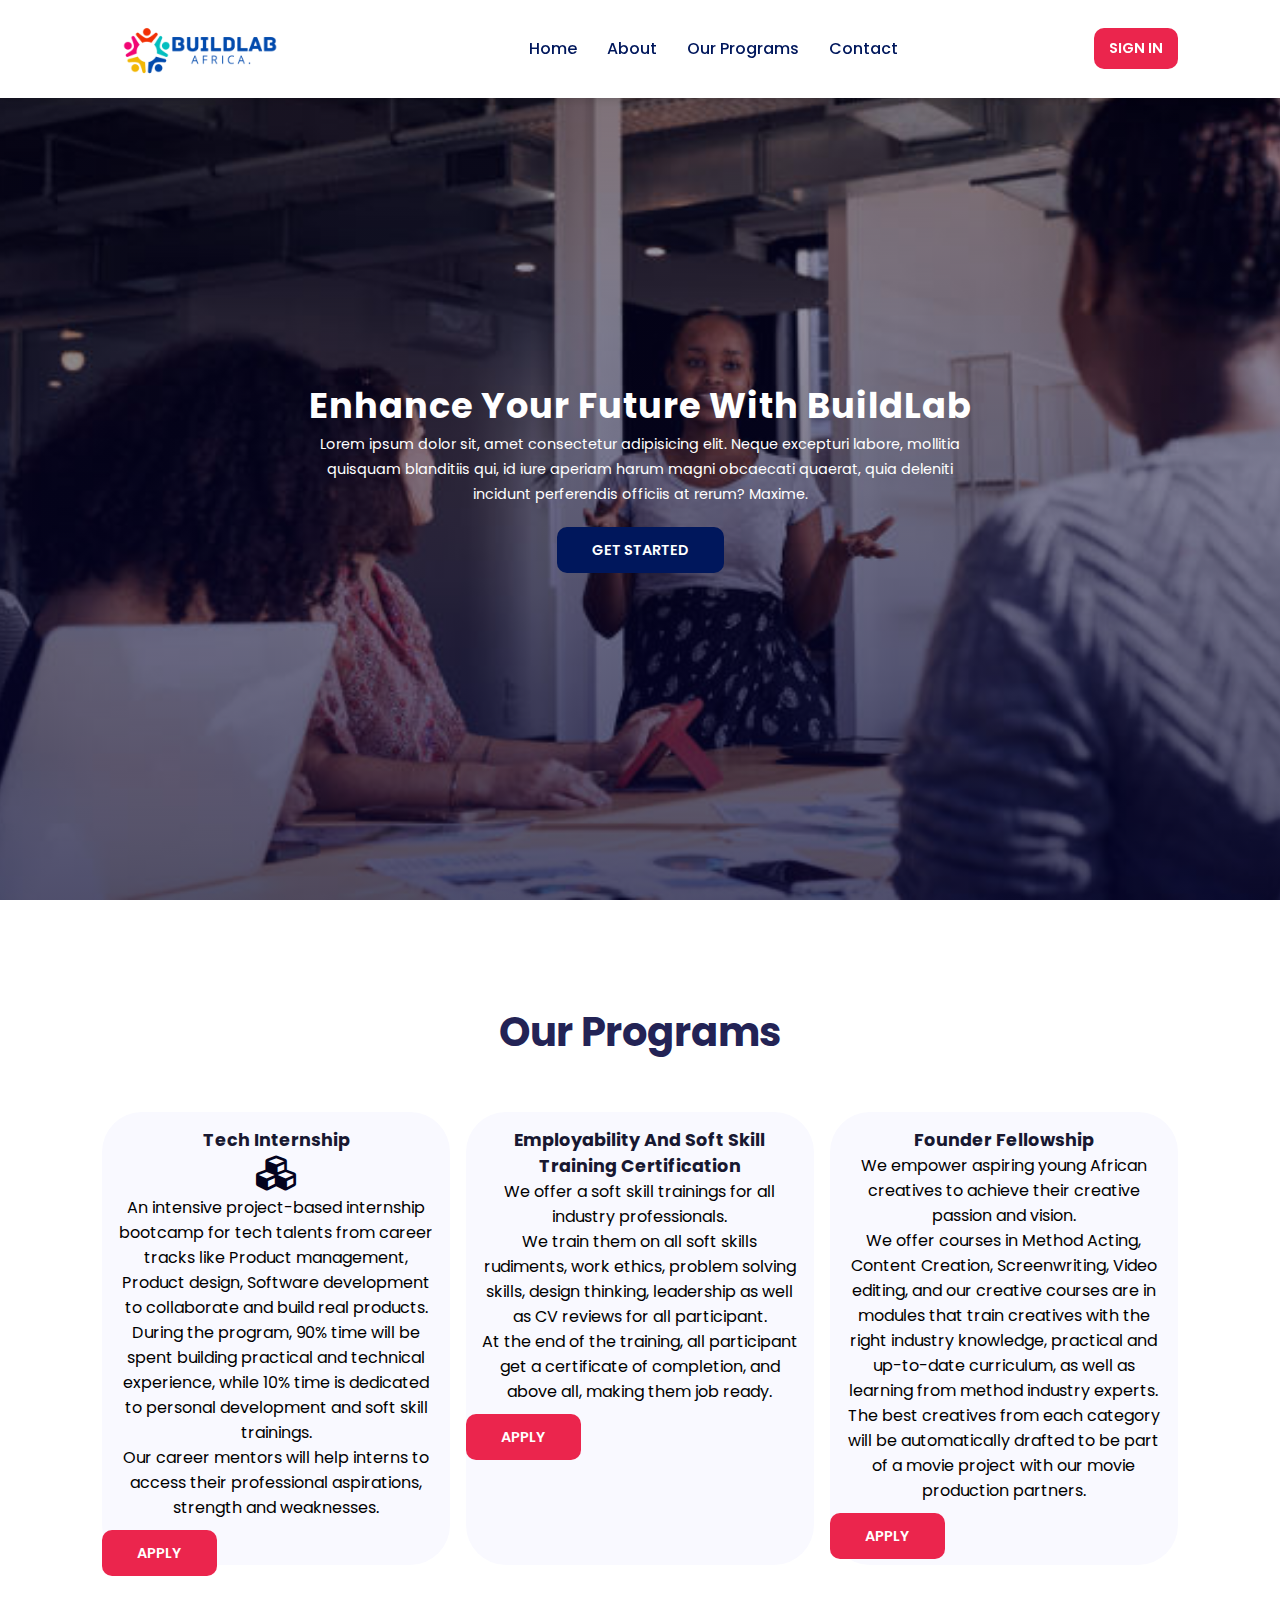
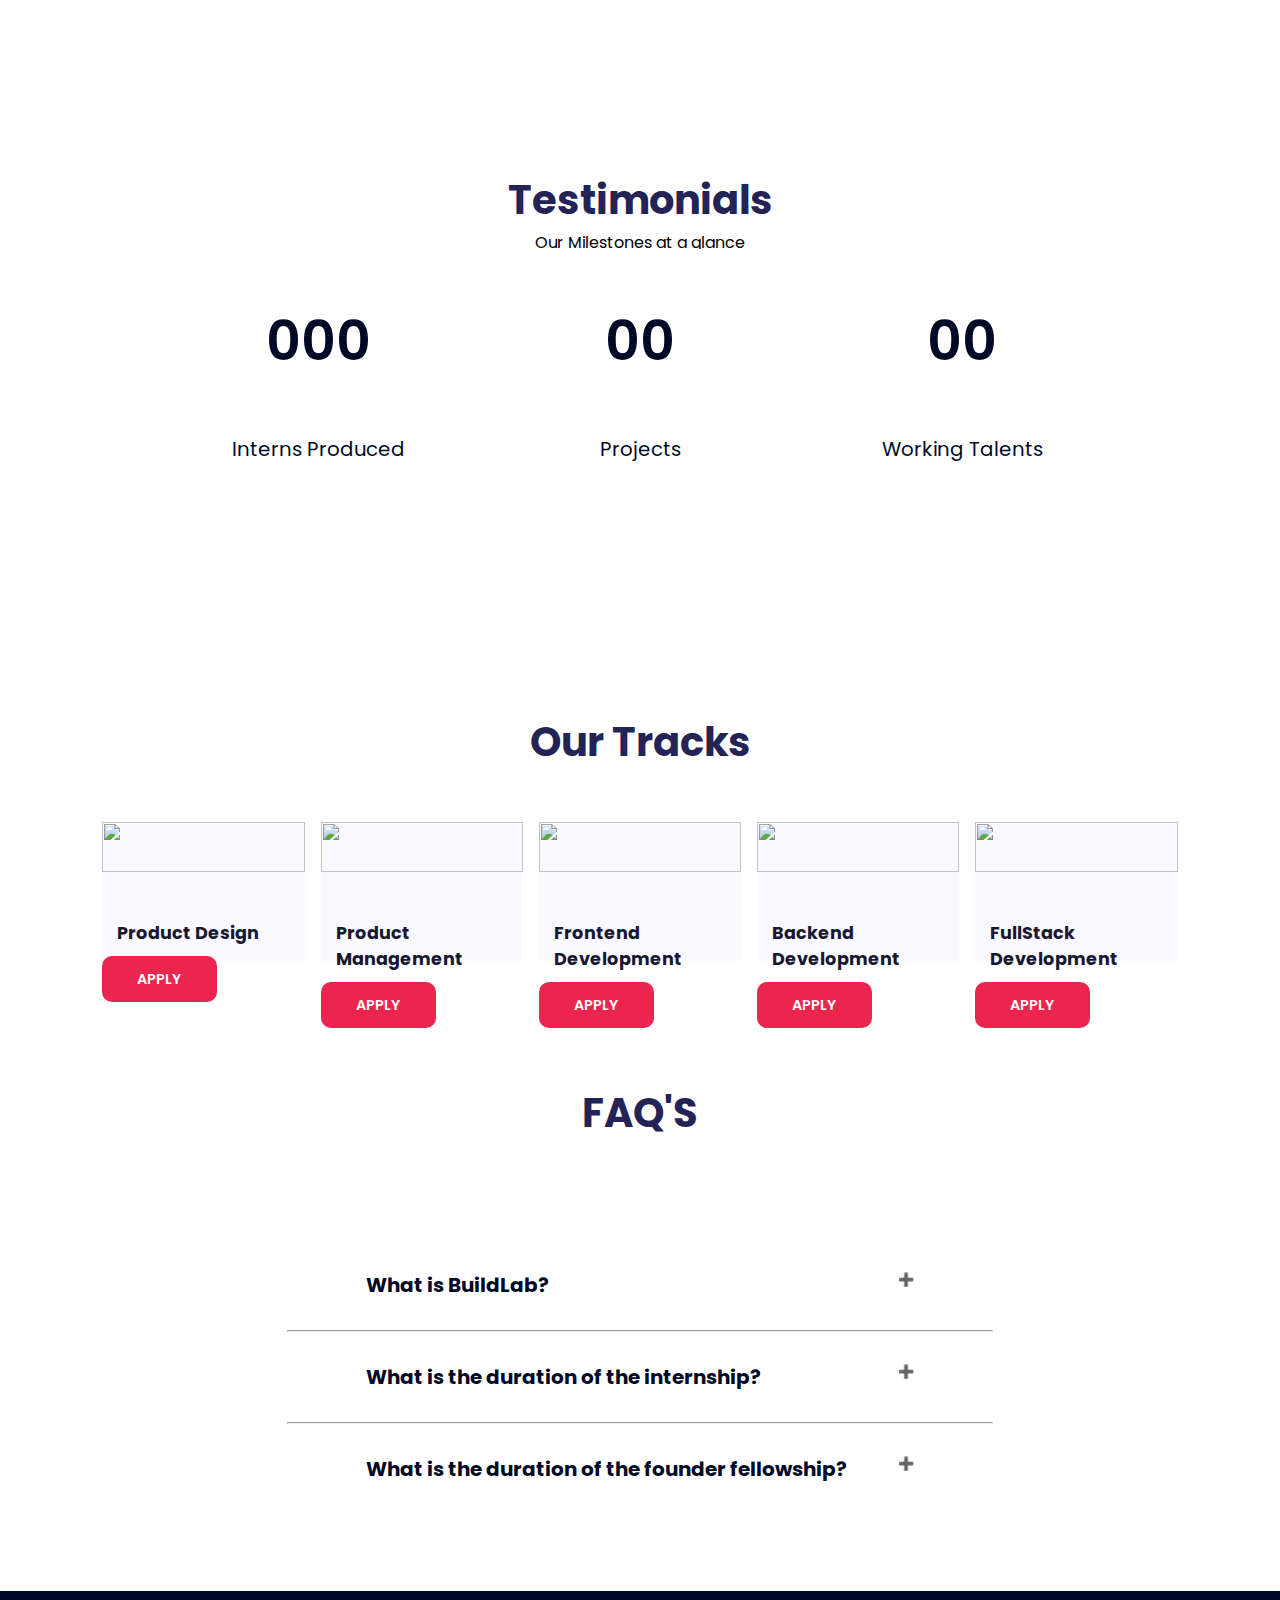
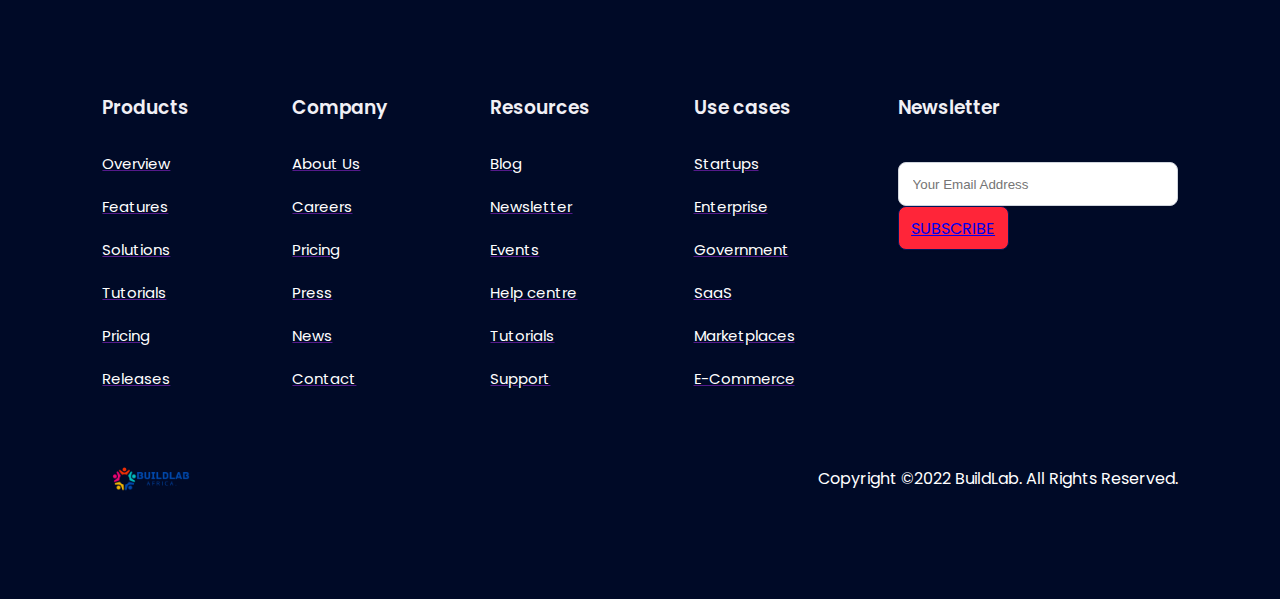
==== commit e8d97029: "Update index.html" ====
--- a/index.html
+++ b/index.html
@@ -137,7 +137,7 @@
         <h1>Our Tracks</h1>
         <div class="track-box">
             <div class="tracks">
-                <img src="product design.jpg" alt="">
+                <img src="productdes.jpg" alt="">
                 <div class="details">
                     <h6>Product Design</h6>
                 </div>
@@ -147,7 +147,7 @@
                 </div>
             </div>
             <div class="tracks">
-                <img src="product design.jpg" alt="">
+                <img src="productman.avif" alt="">
                 <div class="details">
                     <h6>Product Management</h6> 
                 </div>
@@ -158,7 +158,7 @@
             </div>
 
             <div class="tracks">
-                <img src="product design.jpg" alt="">
+                <img src="frontend.avif" alt="">
                 <div class="details">
                     <h6>Frontend Development</h6>
                 </div>
@@ -169,7 +169,7 @@
             </div>
 
             <div class="tracks">
-                <img src="product design.jpg" alt="">
+                <img src="backend.jpg" alt="">
                 <div class="details">
                     <h6>Backend Development</h6> 
                 </div>
@@ -180,7 +180,7 @@
             </div>
 
             <div class="tracks">
-                <img src="product design.jpg" alt="">
+                <img src="fullstack.avif" alt="">
                 <div class="details">
                     <h6>FullStack Development</h6>
                 </div>
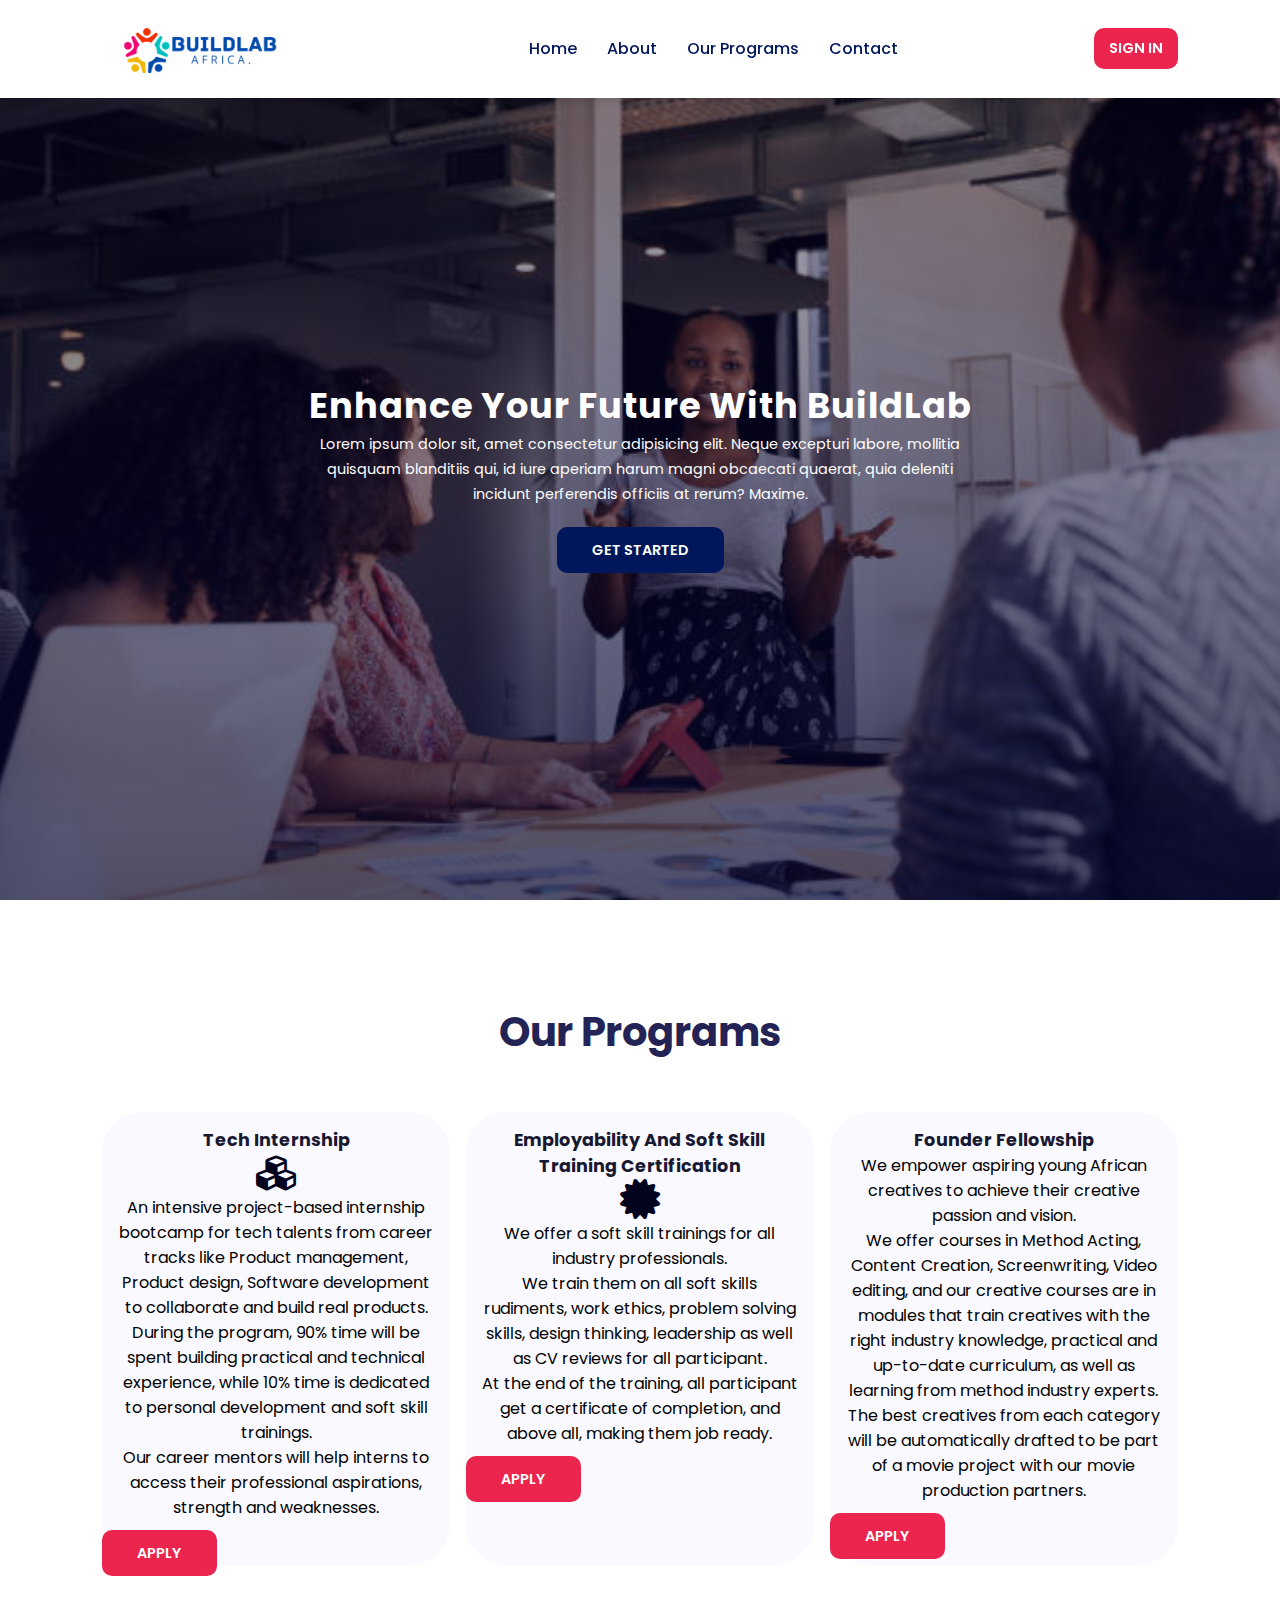
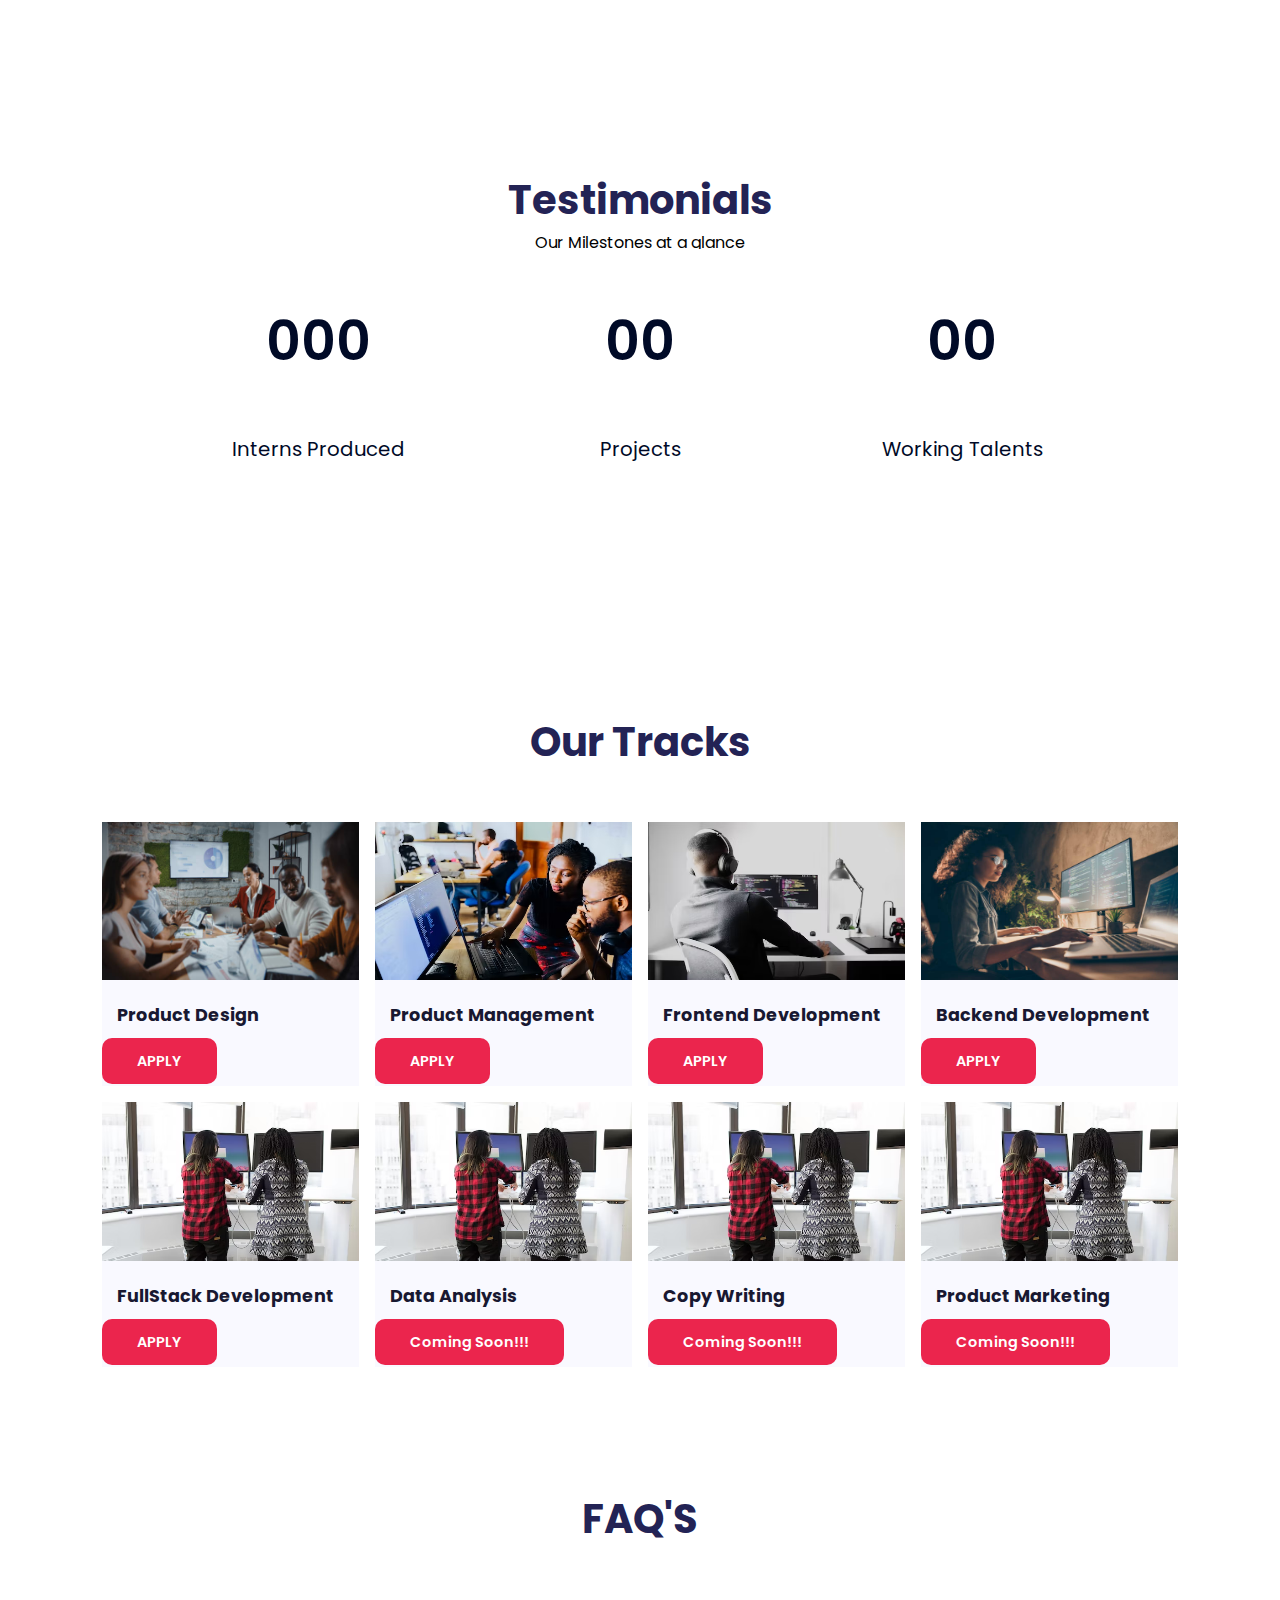
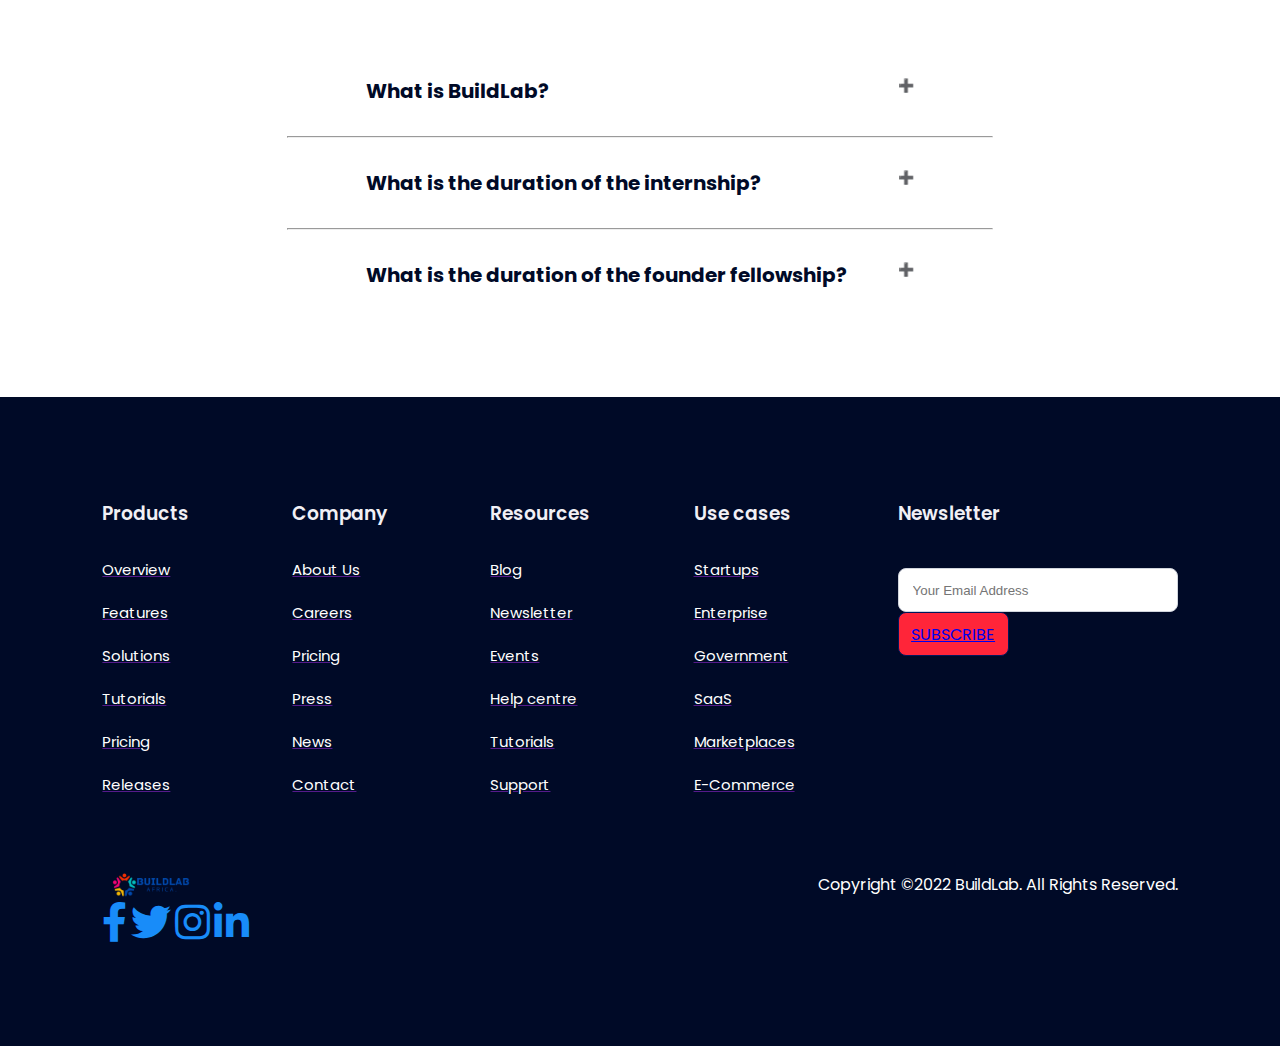
==== commit 561fcf22: "Update index.html" ====
--- a/index.html
+++ b/index.html
@@ -73,6 +73,7 @@
 
             <div class="details">
                 <h6>Employability And Soft Skill <br>Training Certification</h6>
+                <i class="fas fa-certificate"></i>
                 <p>We offer a soft skill trainings for all industry professionals. 
                 <br>We train them on all soft skills rudiments, work ethics, problem solving skills, design thinking, leadership as well as CV reviews for all participant.
                 <br>At the end of the training, all participant get a certificate of completion, and above all, making them job ready.</p>
@@ -132,7 +133,7 @@
 
     
 
-    <!-- Trackss -->
+    <!-- Tracks -->
     <section id="track">
         <h1>Our Tracks</h1>
         <div class="track-box">
@@ -189,11 +190,43 @@
                     <a class="red" href="">APPLY</a>
                 </div>
             </div>
+
+            <div class="tracks">
+                <img src="fullstack.avif" alt="">
+                <div class="details">
+                    <h6>Data Analysis</h6>
+                </div>
+
+                <div class="btn">
+                    <a class="red" href="">Coming Soon!!!</a>
+                </div>
+            </div>
+
+            <div class="tracks">
+                <img src="fullstack.avif" alt="">
+                <div class="details">
+                    <h6>Copy Writing</h6>
+                </div>
+
+                <div class="btn">
+                    <a class="red" href="">Coming Soon!!!</a>
+                </div>
+            </div>
+
+            <div class="tracks">
+                <img src="fullstack.avif" alt="">
+                <div class="details">
+                    <h6>Product Marketing</h6>
+                </div>
+
+                <div class="btn">
+                    <a class="red" href="">Coming Soon!!!</a>
+                </div>
+            </div>
         </div>
     </section>
 
      <!-- Questions Section -->
-
 
      <main>
         <h1 class="faq-heading">FAQ'S</h1>
@@ -230,151 +263,6 @@
         </section>
     </main>
 
-   
-<!--
-        <section>
-           
-            <h1 class="title">FAQs</h1>
-
-            <div class="faq">
-                <div class="question">
-                    <h3>What is BuildLab?</h3>
-                    <svg width="15" height="10" viewBox="0 0 42 25">
-                        <path 
-                        d="M3 3L21 21L39 3"
-                        stroke="white"
-                        stroke-width="7"
-                        stroke-linecap="round"
-                        />
-                       
-                    </svg>
-                </div>
-                <div class="answer">
-                    <p>BuildLab is a tech talent incubator 
-                        <br>that provides a platform for 
-                        <br>tech talents to build real 
-                        <br>products and get real experience. 
-                        <br>We also provide soft skill trainings 
-                        <br>for all industry professionals.</p>
-                    
-                </div>
-            </div>
-
-            <div class="faq">
-                <div class="question">
-                    <h3>What is the duration of the internship?</h3>
-                    
-                    <svg width="15" height="10" viewBox="0 0 42 25">
-                        <path 
-                        d="M3 3L21 21L39 3"
-                        stroke="white"
-                        stroke-width="7"
-                        stroke-linecap="round"
-                       />
-                    </svg>
-                </div>
-                <div class="answer">
-                    <p>The internship is five weeks long.</p>
-                </div>
-
-            </div>
-
-            <div class="faq">
-                <div class="question">
-                    <h3>What is the duration of the soft skill training?</h3>
-                    
-                    <svg width="15" height="10" viewBox="0 0 42 25">
-                        <path 
-                        d="M3 3L21 21L39 3"
-                        stroke="white"
-                        stroke-width="7"
-                        stroke-linecap="round"
-                        />
-                    </svg>
-                </div>
-                <div class="answer">
-                    <p>The soft skill training is five weeks long.</p>
-                </div>
-
-            </div>
-
-            <div class="faq">
-                <div class="question">
-                    <h3>What is the duration of the founder fellowship?</h3>
-                    
-                    <svg width="15" height="10" viewBox="0 0 42 25">
-                        <path 
-                        d="M3 3L21 21L39 3"
-                        stroke="white"
-                        stroke-width="7"
-                        stroke-linecap="round"
-                       />
-                    </svg>
-                </div>
-                <div class="answer">
-                    <p>The founder fellowship is five weeks long.</p>
-                </div>
-            </div>
-
-            <div class="faq">
-                <div class="question">
-                    <h3>What is the duration of the mentorship program?</h3>
-                    
-                    <svg width="15" height="10" viewBox="0 0 42 25">
-                        <path 
-                        d="M3 3L21 21L39 3"
-                        stroke="white"
-                        stroke-width="7"
-                        stroke-linecap="round"
-                       />
-                    </svg>
-                </div>
-                <div class="answer">
-                    <p>The mentorship program is five weeks long.</p>
-                </div>
-            </div>
-
-            <div class="faq">
-                <div class="question">
-                    <h3>Do I need to have technical knowledge</h3>
-                    
-                    <svg width="15" height="10" viewBox="0 0 42 25">
-                        <path 
-                        d="M3 3L21 21L39 3"
-                        stroke="white"
-                        stroke-width="7"
-                        stroke-linecap="round"
-                        />
-                    </svg>
-                </div>
-                <div class="answer">
-                    <p>Yes you do.</p>
-                </div>
-            </div>
-
-            <div class="faq">
-                <div class="question">
-                    <h3>Do I need to have a laptop?</h3>
-                    
-                    <svg width="15" height="10" viewBox="0 0 42 25">
-                        <path 
-                        d="M3 3L21 21L39 3"
-                        stroke="white"
-                        stroke-width="7"
-                        stroke-linecap="round"
-                      />
-                    </svg>
-                </div>
-                <div class="answer">
-                    <p>Yes you do.</p>
-                </div>
-
-            </div>
-
-
-
-
-        </section> -->
     <!-- Footer -->
     <footer>
             <div class="footer-col">
@@ -425,6 +313,13 @@
                 <img src="logo.png" alt="">
                 <p>Copyright ©2022 BuildLab. All Rights Reserved.</p>
             </div>
+
+            <div class="social-links">
+                <a href=""><i class="fab fa-facebook-f"></i></a>
+                <a href=""><i class="fab fa-twitter"></i></a>
+                <a href=""><i class="fab fa-instagram"></i></a>
+                <a href=""><i class="fab fa-linkedin-in"></i></a>
+            </div>
     </footer>
 
     <script src="script.js"></script>
--- a/style.css
+++ b/style.css
@@ -272,7 +272,7 @@
 
 #track .track-box {
     display: grid;
-    grid-template-columns: repeat(auto-fit, minmax(120px, 1fr));
+    grid-template-columns: repeat(auto-fit, minmax(220px, 1fr));
     grid-gap: 1rem;
     margin-top: 50px;
 }
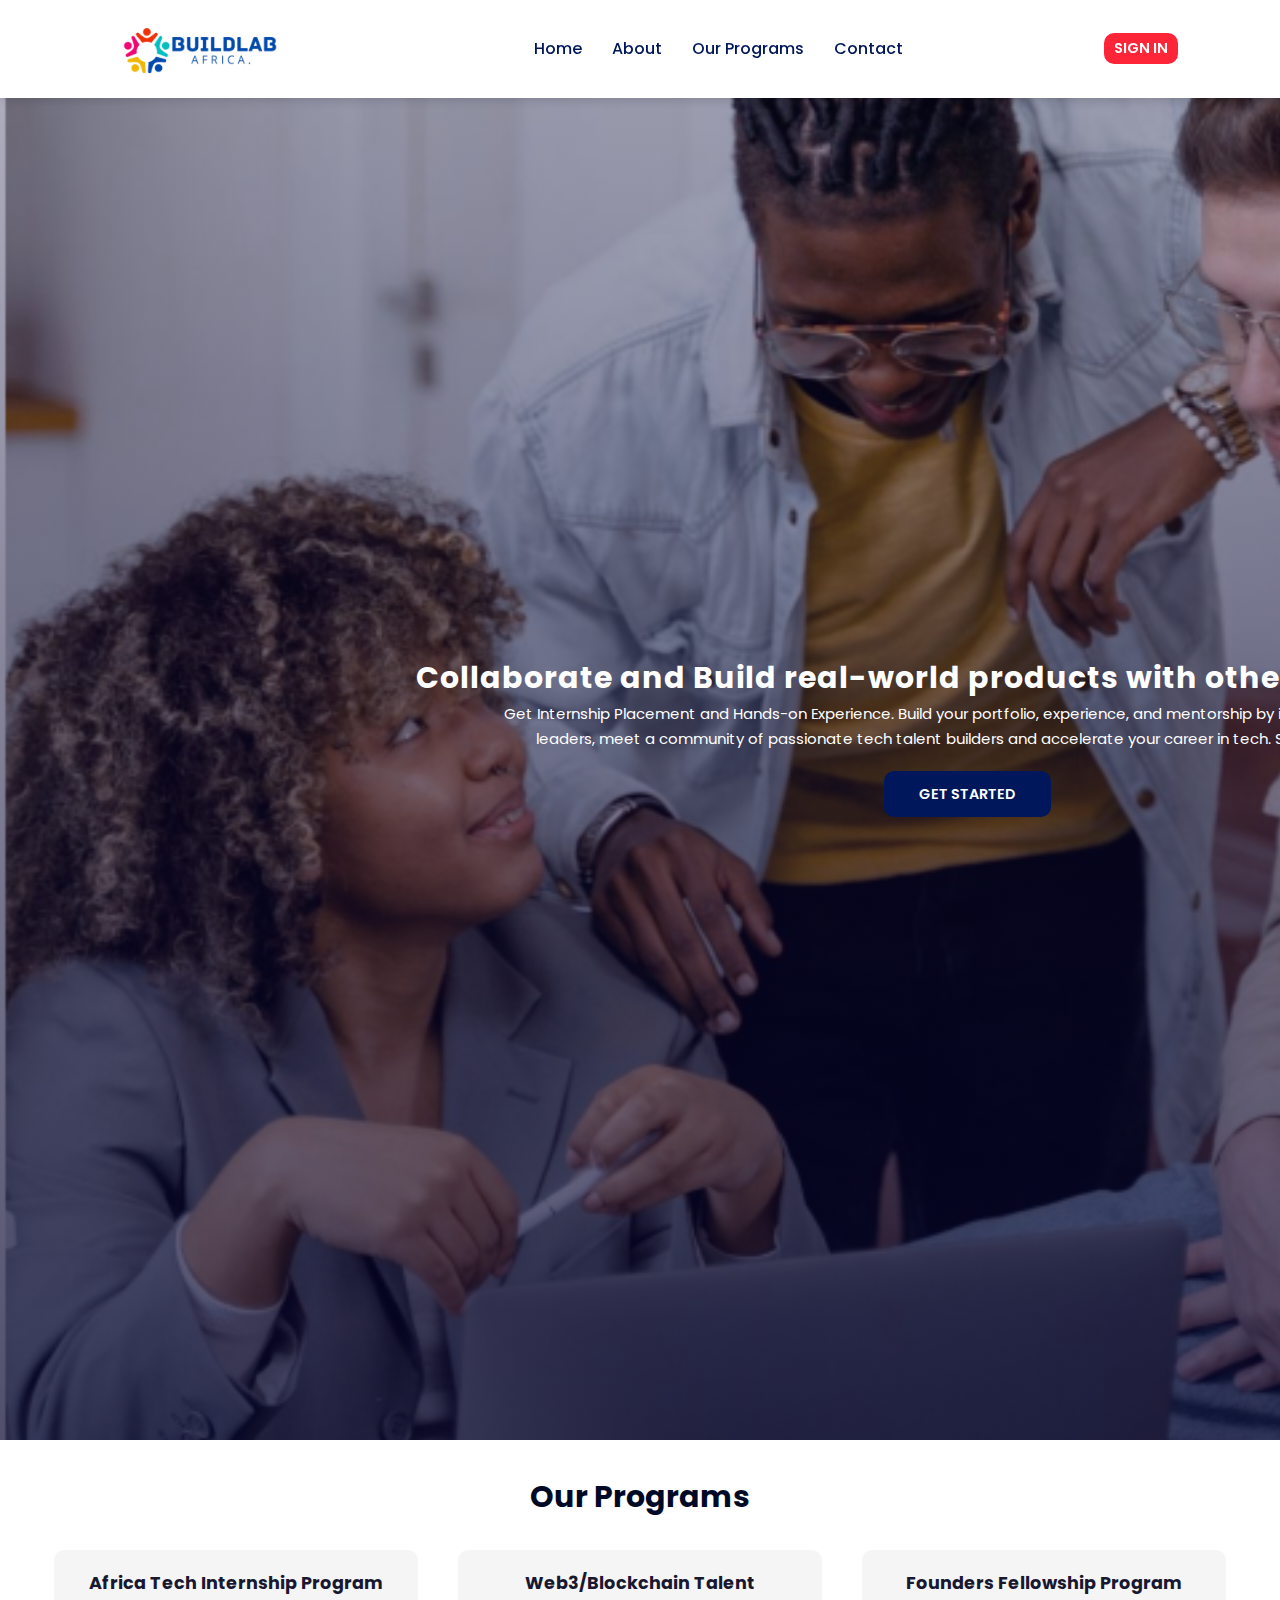
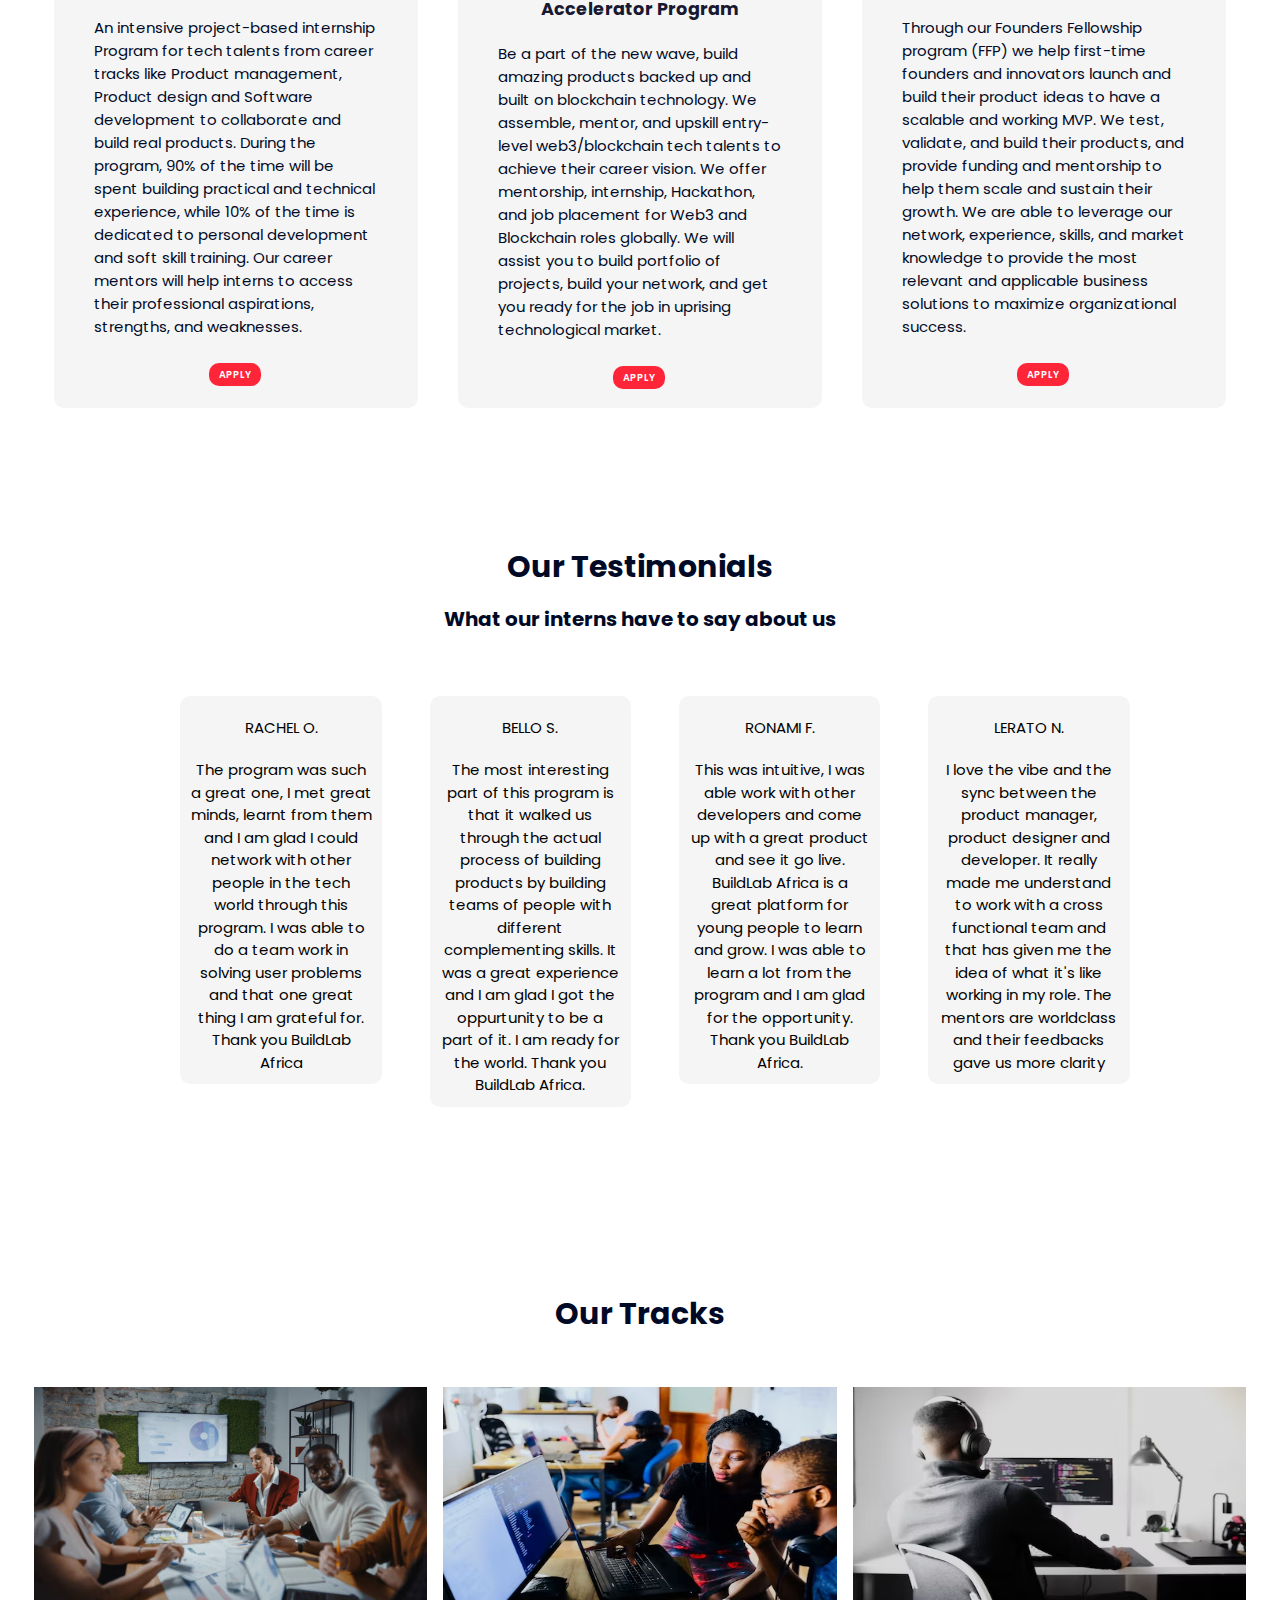
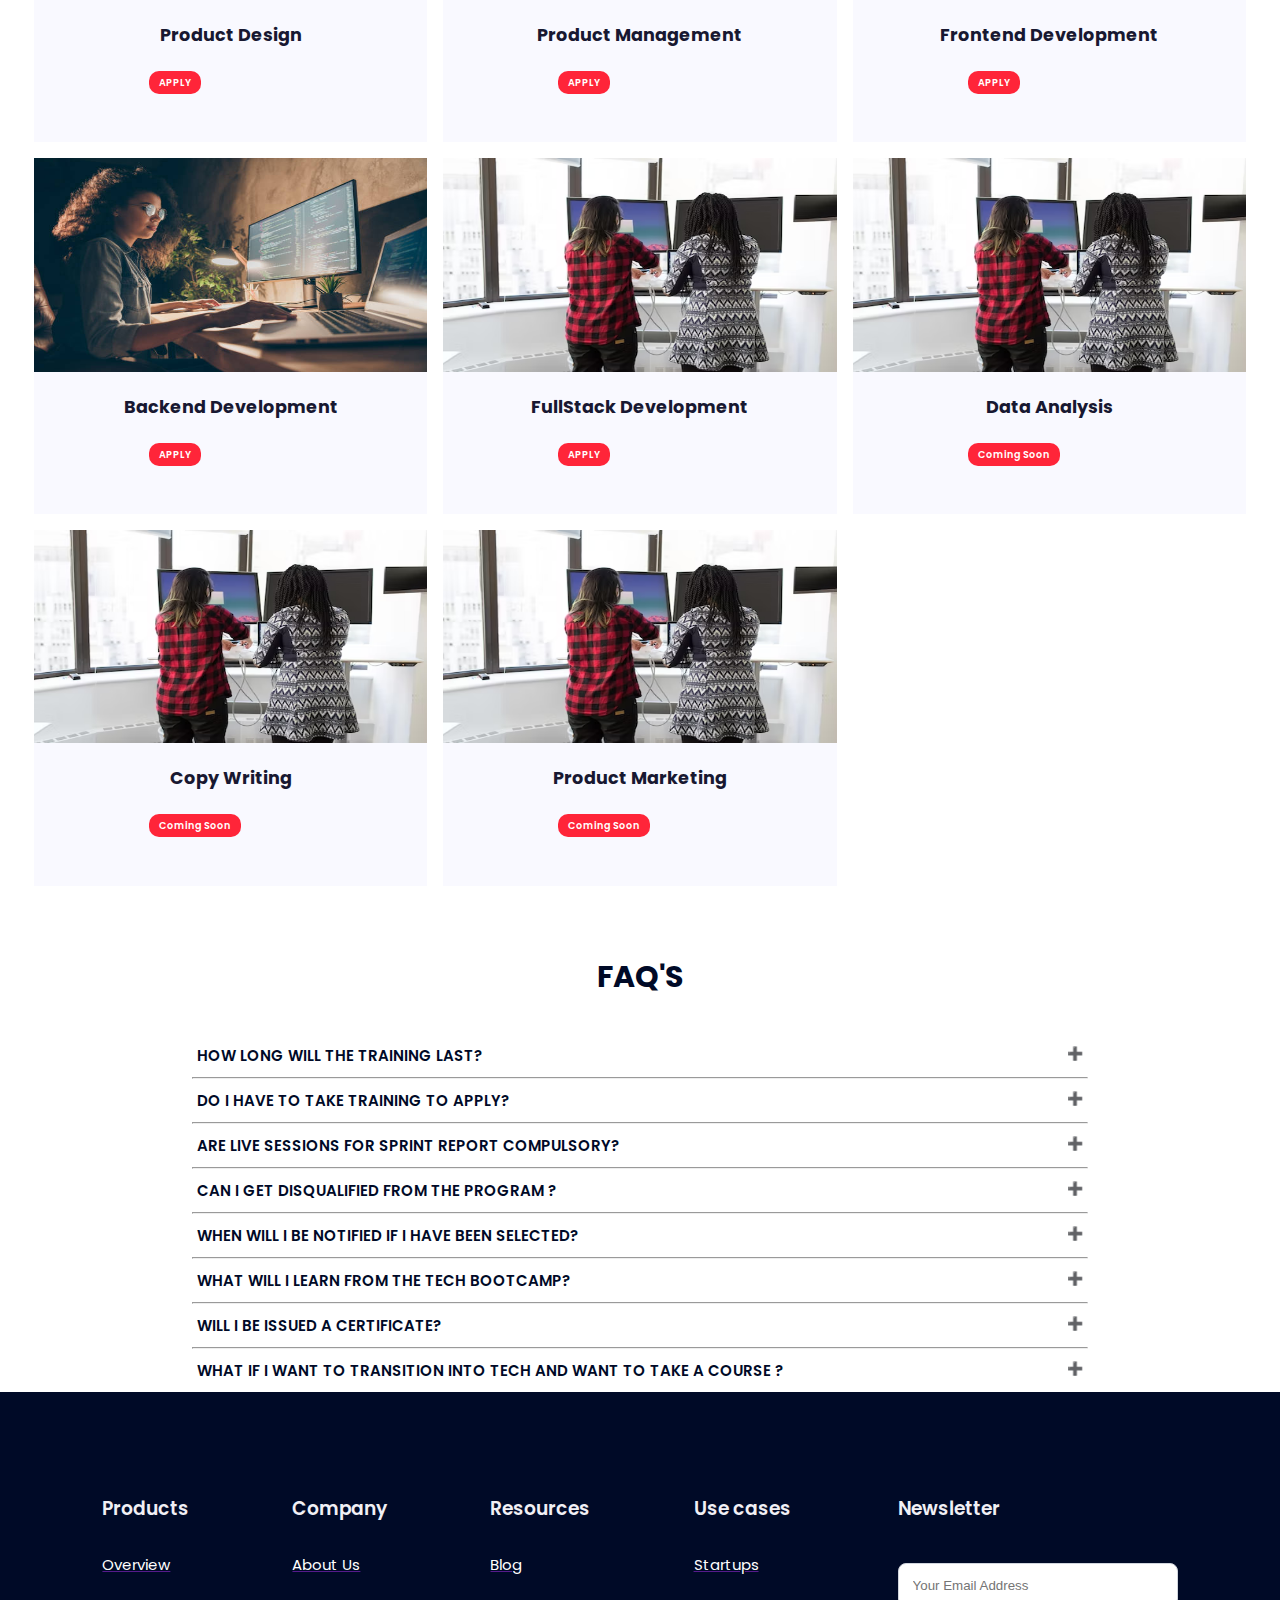
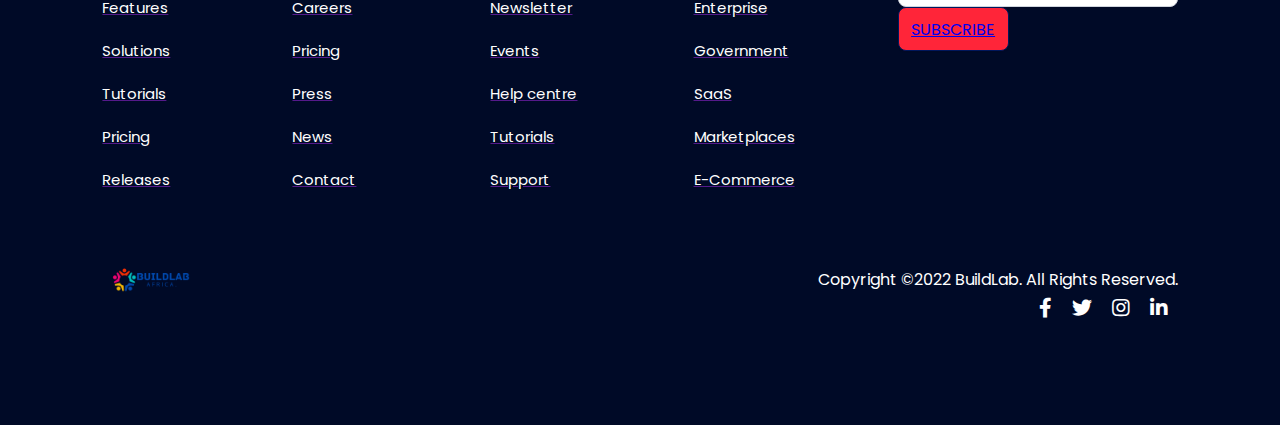
==== commit c48bf33a: "Add files via upload" ====
--- a/index.html
+++ b/index.html
@@ -23,12 +23,12 @@
                 <li><a href="aboutus.html">About</a></li>
                 <li><a href="#program">Our Programs</a></li>
                 <li><a href="#contact">Contact</a></li>
-            </ul>  
-            
-        </div>
-
-        <a class="red" href="/BuildLab Africa/signin.html">SIGN IN</a>
-        <div id="menu-btn">
+            </ul> 
+
+        </div>
+
+             <a class="red" href="/BuildLab Africa/signin.html">SIGN IN</a>
+        <div class="menu-btn" id="menu-btn" >
             <i class="fas fa-bars"></i>
         </div>
     </nav>
@@ -36,14 +36,14 @@
     <!-- Home Section -->
 
     <section id="home">
-        <h2>Enhance Your Future With BuildLab</h2>
-        <p>Lorem ipsum dolor sit, amet consectetur adipisicing elit. 
-        Neque excepturi labore, mollitia quisquam blanditiis qui, id iure
-        aperiam harum magni obcaecati quaerat, quia deleniti incidunt perferendis officiis at rerum? Maxime.</p>
-
+        <h2>Collaborate and Build real-world products with other Tech Talents.</h2>
+        <p>Get Internship Placement and Hands-on Experience. Build your portfolio, experience, and
+            mentorship by industry experts and leaders, meet a community of passionate tech
+            talent builders and accelerate your career in tech.
+            Succeed in tech.</p>
         <div class="btn">
             <a class="blue" href="/BuildLab Africa/signup.html">GET STARTED</a>
-            
+
         </div>
     </section>
 
@@ -51,82 +51,93 @@
     <!-- Programs Section -->
 
    <section id="program">
-    <h1>Our Programs</h2>
-
+    <h2>Our Programs</h2>
     <div class="program-box">
-        <div class="programs">
-          
-            <div class="details">
-                <h6>Tech Internship</h6>
-                <i class="fas fa-cubes"></i>
-                <p>An intensive project-based internship bootcamp for tech talents from career tracks like Product management, Product design, Software development to collaborate and build real products. During the program, 90% time will be spent building practical and technical experience, while 10% time is dedicated to personal development and soft skill trainings.
-                <br>Our career mentors will help interns to access their professional aspirations, strength and weaknesses.</p>
-                
-            </div>
-        
+        <div class="program-card">
+            <h6>Africa Tech Internship Program</h6>
+            <p>An intensive project-based internship Program for tech talents from career tracks
+             like Product management, Product design and Software development to collaborate and build real products. During the program, 90% of the time will be
+             spent building practical and technical experience, while 10% of the time is dedicated to
+             personal development and soft skill training. Our career mentors will help interns to
+             access their professional aspirations, strengths, and weaknesses.</p>
+             <div class="btn">
+                <a class="red" href="">APPLY</a>
+            </div> 
+        </div>     
+      <div class='program-card'>
+           <h6>Web3/Blockchain Talent Accelerator Program</h6>
+           <p>Be a part of the new wave, build amazing products backed up and built on blockchain
+           technology. We assemble, mentor, and upskill entry-level web3/blockchain tech talents to achieve
+           their career vision. We offer mentorship, internship, Hackathon, and job placement for
+           Web3 and Blockchain roles globally. We will assist you to build portfolio
+           of projects, build your network, and get you ready for the job in uprising technological market. </p>
+           <div class="btn">
+              <a class="red" href="">APPLY</a>
+           </div>
+        </div>
+
+       <div class='program-card'>
+            <h6>Founders Fellowship Program</h6>
+            <p>Through our Founders Fellowship program (FFP) we help first-time founders and
+            innovators launch and build their product ideas to have a scalable and working MVP. We
+            test, validate, and build their products, and provide funding and mentorship to help them
+            scale and sustain their growth. We are able to leverage our network, experience, skills,
+            and market knowledge to provide the most relevant and applicable business solutions
+            to maximize organizational success.</p>
+
             <div class="btn">
-                <a class="red" href="">APPLY</a>
-            </div>
-        </div>
-
-        <div class="programs">
-
-            <div class="details">
-                <h6>Employability And Soft Skill <br>Training Certification</h6>
-                <i class="fas fa-certificate"></i>
-                <p>We offer a soft skill trainings for all industry professionals. 
-                <br>We train them on all soft skills rudiments, work ethics, problem solving skills, design thinking, leadership as well as CV reviews for all participant.
-                <br>At the end of the training, all participant get a certificate of completion, and above all, making them job ready.</p>
-            </div>
-
-            <div class="btn">
-                <a class="red" href="">APPLY</a>
-            </div>
-        </div>
-
-        <div class="programs">
-            <div class="details">
-                <h6>Founder Fellowship</h6>
-                <p>We empower aspiring young African creatives to achieve their creative passion and vision.
-                     <br>We offer courses in Method Acting, Content Creation, Screenwriting, Video editing, and our creative courses are in modules that train creatives with the right industry knowledge, practical and up-to-date curriculum, as well as learning from method industry experts. 
-                     <br>The best creatives from each category will be automatically drafted to be part of a movie project with our movie production partners.</p>
-                    
-        
-            </div>
-            
-            <div class="btn">
-                <a class="red" href="">APPLY</a>
-            </div>
-        </div>
+              <a class="red" href="">APPLY</a>
+            </div>
+        </div>  
         
     </div>
 </section>
 
 <!-- Testimonials Section -->
 <section class="testimonials" id="testimonials">
-    <div class="testimonials-text">
-        <h1>Testimonials</h1>
-        <p> Our Milestones at a glance</p> 
-               
+    <h2>Our Testimonials</h2>
+    <h4>What our interns have to say about us</h4>
+  <div class="inner">
+    <div class="row">
+      <div class="col">
+        <div class="testimonial-card">
+          <div class="name">Rachel O.</div>
+          <p>The program was such a great one, I met great minds, learnt from them and I am
+               glad I could network with other people in the tech world through this program. I
+               was able to do a team work in solving user problems and that one great thing I am
+               grateful for. Thank you BuildLab Africa</p>
+        </div>
+      </div>
+      <div class="col">
+        <div class="testimonial-card">
+          <div class="name">Bello S.</div>
+          <p>The most interesting part of this program is that it walked us through the actual
+               process of building products by building teams of people with different
+               complementing skills. It was a great experience and I am glad I got the oppurtunity to be a part of it.  I am ready for the
+               world. Thank you BuildLab Africa.</p>      
+        </div>
+      </div>
+      <div class="col">
+        <div class="testimonial-card">
+          <div class="name">Ronami F.</div>
+          <p>This was intuitive, I was able work with other developers and come up with a
+               great product and see it go live. BuildLab Africa is a great platform for young people to learn and grow. I was
+                 able to learn a lot from the program and I am glad for the opportunity. Thank you BuildLab Africa.</p>
+        </div>
+      </div>
+
+      <div class="col">
+        <div class="testimonial-card">
+          
+            <div class="name">Lerato N.</div>
+              <p>I love the vibe and the sync between the product manager, product designer
+               and developer. It really made me understand to work with a cross functional
+               team and that has given me the idea of what it's like working in my role. The
+               mentors are worldclass and their feedbacks gave us more clarity</p>
+            </div>
+      </div>
     </div>
-
-    <div class="wrapper">
-        <div class="container">
-          
-          <span class="num" data-val="100">000</span>
-          <span class="text">Interns Produced</span>
-        </div>
-        <div class="container">
-          
-          <span class="num" data-val="20">00</span>
-          <span class="text">Projects</span>
-        </div>
-        <div class="container">
-         
-          <span class="num" data-val="30">00</span>
-          <span class="text">Working Talents</span>
-        </div>
-    </div>
+  </div>
 </section>
 
 
@@ -135,7 +146,7 @@
 
     <!-- Tracks -->
     <section id="track">
-        <h1>Our Tracks</h1>
+        <h2>Our Tracks</h2>
         <div class="track-box">
             <div class="tracks">
                 <img src="productdes.jpg" alt="">
@@ -198,7 +209,7 @@
                 </div>
 
                 <div class="btn">
-                    <a class="red" href="">Coming Soon!!!</a>
+                    <a class="red" href="">Coming Soon</a>
                 </div>
             </div>
 
@@ -209,7 +220,7 @@
                 </div>
 
                 <div class="btn">
-                    <a class="red" href="">Coming Soon!!!</a>
+                    <a class="red" href="">Coming Soon</a>
                 </div>
             </div>
 
@@ -220,7 +231,7 @@
                 </div>
 
                 <div class="btn">
-                    <a class="red" href="">Coming Soon!!!</a>
+                    <a class="red" href="">Coming Soon</a>
                 </div>
             </div>
         </div>
@@ -229,35 +240,92 @@
      <!-- Questions Section -->
 
      <main>
-        <h1 class="faq-heading">FAQ'S</h1>
+        <h2 class="faq-heading">FAQ'S</h2>
         <section class="faq-container">
             <div class="faq-one">
                 <!-- faq question -->
-                <h1 class="faq-page">What is BuildLab?</h1>
-                <!-- faq answer -->
-                <div class="faq-body">
-                    <p>BuildLab is a tech talent incubator that provides a platform for tech talents to build real 
-                    products and get real experience. We also provide soft skill trainings 
-                    for all industry professionals.</p>
+                <h1 class="faq-page">HOW LONG WILL THE TRAINING LAST?</h1>
+                <!-- faq answer -->
+                <div class="faq-body">
+                    <p>The program will run for 7 weeks.</p>
                     
                 </div>
             </div>
             <hr class="hr-line">
             <div class="faq-two">
                 <!-- faq question -->
-                <h1 class="faq-page">What is the duration of the internship?</h1>
-                <!-- faq answer -->
-                <div class="faq-body">
-                    <p>The internship is five weeks long.</p>
+                <h1 class="faq-page">DO I HAVE TO TAKE TRAINING TO APPLY?</h1>
+                <!-- faq answer -->
+                <div class="faq-body">
+                    <p>Yes, The Internship Bootcamp is for those who have taken atleast a course in a
+                        chosen tech track and wants to learn more, build a portfolio and gain
+                        professional experience.</p>
                 </div>
             </div>
             <hr class="hr-line">
             <div class="faq-three">
                 <!-- faq question -->
-             <h1 class="faq-page">What is the duration of the founder fellowship?</h1>
-                <!-- faq answer -->
-                <div class="faq-body">
-                    <p>The founder fellowship is five weeks long.</p>
+             <h1 class="faq-page">ARE LIVE SESSIONS FOR SPRINT REPORT COMPULSORY?</h1>
+                <!-- faq answer -->
+                <div class="faq-body">
+                    <p>Yes it is mandatory for all to attend. It will also aid you to learn more from feedbacks.</p>
+                </div>
+            </div>
+            <hr class="hr-line">
+            <div class="faq-four">
+                <!-- faq question -->
+             <h1 class="faq-page">CAN I GET DISQUALIFIED FROM THE PROGRAM ?</h1>
+                <!-- faq answer -->
+                <div class="faq-body">
+                    <p>Yes, if any of the rules and regulations that is usually sent to qualified interns before the bootcamp. The intern shall be disqualified.</p>
+                </div>
+            </div>
+            <hr class="hr-line">
+            <div class="faq-five">
+                <!-- faq question -->
+             <h1 class="faq-page">WHEN WILL I BE NOTIFIED IF I HAVE BEEN SELECTED?</h1>
+                <!-- faq answer -->
+                <div class="faq-body">
+                    <p>Two weeks after submitting your application.</p>
+                </div>
+            </div>
+            <hr class="hr-line">
+            <div class="faq-six">
+                <!-- faq question -->
+             <h1 class="faq-page">WHAT WILL I LEARN FROM THE TECH BOOTCAMP?</h1>
+                <!-- faq answer -->
+                <div class="faq-body">
+                    <p>A. Product Development: You will gain practical experience on how to build and
+                        manage a product lifecycle.
+                        B. Portfolio: You will learn how to build a portfolio that enables you to secure a Tech
+                        job.
+                        C. TeamWork: You will gain practical experience on how to work with a cross-functional
+                        team during a product lifecycle.
+                        D. Mentorship: You will have a live session with experienced mentors in your field.
+                        E. Paid internship job placement.</p>
+                </div>
+            </div>
+            <hr class="hr-line">
+            <div class="faq-seven">
+                <!-- faq question -->
+             <h1 class="faq-page">WILL I BE ISSUED A CERTIFICATE?</h1>
+                <!-- faq answer -->
+                <div class="faq-body">
+                    <p>Yes, certificates will be issued to all active participants after they meet up with
+                        their KPIs and capstone product.</p>
+                </div>
+            </div>
+            <hr class="hr-line">
+            <div class="faq-eight">
+                <!-- faq question -->
+             <h1 class="faq-page">WHAT IF I WANT TO TRANSITION INTO TECH AND WANT TO TAKE A COURSE ?</h1></h1>
+                <!-- faq answer -->
+                <div class="faq-body">
+                    <p>We only accept certified and self taught applicants who have the basic
+                        knowledge of their chosen track. However, we help individuals transition into the
+                        tech industry by providing a career guide session, after which we direct you to
+                        our TECH TRAINING PARTNERS to take a course in your chosen track, after
+                        which you join our Tech Internship Bootcamp and help you advance your career.</p>
                 </div>
             </div>
         </section>
--- a/style.css
+++ b/style.css
@@ -1,30 +1,28 @@
 @import url('https://fonts.googleapis.com/css2?family=Poppins:wght@100;200;300;400;500;600;700;800;900&display=swap');
 
 * {
-  margin: 0;
-  padding: 0;
-  box-sizing: border-box;
-}
+    margin: 0;
+    padding: 0;
+    box-sizing: border-box;
+  }
 
 body {
   font-family: 'Poppins', sans-serif;
 }
 
 h1 {
-  font-size: 2.5rem;
-  font-weight: 700;
+  font-size: 1.5rem;
+  font-weight: 600;
   color: rgb(35, 35, 85);
 }
 
 span {
     font-size: .9rem;
     color: rgb(24, 24, 49);
-}
-
-h6 {
-  font-size: 1.1rem;
-  color: rgb(24, 24, 49);
-}
+    top: 20px;
+}
+
+
 
 /* Navigation */
 
@@ -43,9 +41,9 @@
 
 nav a.red {
     color: #fff;
-    background-color: #eb254d;
+    background-color: #FF2539;
     text-decoration: none;
-    padding: 10px 15px;
+    padding: 5px 10px;
     font-size: 0.9rem;
     font-weight: 600; 
     border-radius: 10px;
@@ -75,6 +73,7 @@
     height: 30px;
     display: none;
 }
+
 
 #menu-close {
     display: none;
@@ -100,35 +99,35 @@
 }
 
 nav .navigation ul li a:hover {
-    color: #eb254d;
+    color: #FF2539;
 }
 
 /* Home Section */
 
 #home {
-    background-image: linear-gradient(rgba(9, 5, 54, 0.3), rgba(5, 4, 46, 0.7)),url(hero.jpg);
-    width: 100%;
-    height: 100vh;
+    background-image: linear-gradient(rgba(9, 5, 54, 0.3), rgba(5, 4, 46, 0.7)),url(heroImage1.png);
+    width: 215vh;
+    height: 160vh;
     background-size: cover;
-    background-position: center;
+    background-position: center;  
     display: flex;
     flex-direction: column;
     justify-content: center;
     align-items: center;
     text-align: center;
-    padding-top: 40px;
+    padding-top: 20px; 
 }  
 
 #home h2 {
     color: #fff;
-    font-size: 2.2rem;
+    font-size: 30px;
     letter-spacing: 1px;
 }
 
 #home p {
     color: #fff;
     width: 50%;
-    font-size: 0.9rem;
+    font-size: 15px;
     line-height: 25px;
 }
 
@@ -158,7 +157,7 @@
 
 #home a.red {
     color: #fff;
-    background-color: #eb254d;
+    background-color: #FF2539;
     transition: 0.3s ease;
 }
 
@@ -169,110 +168,146 @@
 
 /* Program Section */
 #program {
-    padding: 8vw 8vw 8vw 8vw;
-    text-align: center;
-}
+    padding: 34px;
+    background: #fff;
+}
+
+#program h2 {
+    color: #000A27;
+    font-size: 30px;
+    text-align: center;
+}
+
+h6 {
+    font-size: 1.1rem;
+    color: rgb(24, 24, 49);
+    text-align: center;
+  }
+
+#program .program-box p {
+    color: #000A27;
+    font-size: 15px;
+    line-height: 23px;
+    padding: 20px;
+}
+ 
+#program .program-card {
+    width: 30%;
+    background-color: #F5F5F5;
+    border-radius: 10px;
+    padding: 20px;
+    margin: 0 auto;
+  }
+
+  #program .btn {
+    margin-top: 2px;
+    margin-left: 135px;
+  }
 
 #program .program-box {
-    display: grid;
-    grid-template-columns: repeat(auto-fit, minmax(320px, 1fr)); 
-    grid-gap: 1rem;
-    text-align: center;
-    cursor: pointer;
-    margin-top: 50px;
-   
-    
-}
-
-#program .programs:hover {
-   /* transform: scale(1.05); */
-    transition: 0.3s ease;
-    background-color: #eb254d;
-    color: #fff;  
-}
-
-#program .programs::before {
-    content: "";
-    position: absolute;
-    top: 0;
-    left: 0;
-    width: 100%;
-    height: 100%;
-    background-color: #eb254d;
-    z-index: -1;
-    opacity: 0;
-    transition: 0.3s ease;
-}
-
-#program .programs:hover::before {
-    opacity: 1;
-}
-
-#program .programs::after {
-    content: "";
-    position: absolute;
-    top: 0;
-    left: 0;
-    width: 100%;
-    height: 100%;
-    background-color: #eb254d;
-    z-index: -1;
-    opacity: 0;
-    transition: 0.3s ease;
-}
-
-#program .programs:hover::after {
-    opacity: 1;
-}
-
-#program .programs {
-    text-align: start;
-    background: #f9f9ff;
-    height: 100%;
-    border-radius: 40px;
-} 
-
-
-#program .programs .details {
-    padding: 15px 15px 0 15px;
-    text-align: center;
-}
-
-#program .programs .details i {
-    font-size: 2.5rem;
-    color: #03031e;
-}
+    display: flex;
+    flex-direction: row;
+    justify-content: space-between;
+    margin-top: 30px; 
+  }
+  
+  
 
 #program a.red {
     color: #fff;
-    background-color: #eb254d;
+    background-color: #FF2539;
     text-decoration: none;
-    padding: 13px 35px;
-    font-size: 0.9rem;
+    padding: 5px 10px;
+    font-size: 0.6rem;
     font-weight: 600; 
     border-radius: 10px;
     transition: 0.3s ease;
 }
 
-#program .btn {
-    margin-top: 20px;
-}
+
 
 #program a.red:hover {
     color: #00175C;
     background-color: #fff;
 }
 
+/* Testimonials Section */
+#testimonials {
+    padding: 34px;
+    background: #fff;
+}
+.testimonial-card {
+    background: #F5F5F5;
+    border-radius: 10px;
+    margin-right: 48px;
+    display: inline-table;
+    margin: 14px;
+  }
+
+.testimonial-card p {
+    font-size: 15px;
+    color: #000;
+    margin: 10px;
+    margin-left: 10px;
+    margin-right: 10px;
+    margin-bottom: 10px;
+    margin-top: 10px;
+    font-weight: 400;
+    line-height: 1.5;
+    text-align: center;
+}
+
+h2 {
+    color: #000A27;
+    font-size: 30px;
+    text-align: center;
+  }
+
+ h4 {
+    color: #000A27;
+    font-size: 20px;
+    text-align: center;
+    padding: 14px;
+  }
+
+  .inner{
+    max-width: 1200px;
+    margin: auto;
+    overflow: hidden;
+    padding: 24px;
+  }
+  
+  
+  
+  .row{
+    display: flex;
+    flex-wrap: wrap;
+    justify-content: center;
+    margin-left: 30px;
+  }
+  .col{
+    flex: 23.33%;
+    max-width: 33.33%;
+    box-sizing: border-box;
+    padding: 10px;
+  }
+ 
+  .name{
+    font-size: 15px;
+    text-transform: uppercase;
+    margin: 20px 0;
+    text-align: center;
+  }
 
 /* Tracks Section */
 #track {
-    padding: 8vw 8vw 8vw 8vw;
+    padding: 34px;
     text-align: center;
 }
 
 #track .track-box {
     display: grid;
-    grid-template-columns: repeat(auto-fit, minmax(220px, 1fr));
+    grid-template-columns: repeat(auto-fit, minmax(300px, 1fr));
     grid-gap: 1rem;
     margin-top: 50px;
 }
@@ -302,16 +337,17 @@
 
 #track a.red {
     color: #fff;
-    background-color: #eb254d;
+    background-color: #FF2539;
     text-decoration: none;
-    padding: 13px 35px;
-    font-size: 0.9rem;
+    padding: 5px 10px;
+    font-size: 0.6rem;
     font-weight: 600; 
     border-radius: 10px;
     transition: 0.3s ease;
 }
 
 #track .btn {
+    margin-left: 115px;
     margin-top: 20px;
 }
 
@@ -355,42 +391,22 @@
     background-color: #fff;
   }
   
-  i{
-    color: #188cf9;
-    font-size: 2.5em;
-    text-align: center;
-  
-  }
-  
-  span.num {
-    color: #000A27;
-    display: grid;
-    place-items: center;
-    font-weight: 600;
-    font-size: 3em;
-  }
-  
-  span.text {
-    color: #000A27;
-    font-size: 1.1em;
-    text-align: center;
-    pad: 0.7em 0;
-    font-weight: 400;
-    line-height: 0;
-  }
-
   .faq-heading{
+    /*
     padding: 20px 60px;
+    text-align: center;*/
+    padding: 34px;
     text-align: center;
 }
 .faq-container{
 display: flex;
 justify-content: center;
 flex-direction: column;
-padding: 6vw 4vw 6vw 4vw;
+/*
+padding: 6vw 4vw 6vw 4vw;*/
 }
 .hr-line{
-  width: 60%;
+  width: 70%;
   margin: auto;
   
 }
@@ -399,20 +415,20 @@
     /* background-color: #eee; */
     color: #000A27;
     cursor: pointer;
-    padding: 30px 20px;
-    width: 50%;
+    padding: 10px 5px;
+    width: 70%;
     border: none;
     outline: none;
     transition: 0.4s;
     margin: auto;
-    font-size: 20px;
+    font-size: 15px;
 }
 .faq-body{
     margin: auto;
     /* text-align: center; */
-   width: 50%; 
+   width: 70%; 
    padding: auto;
-    font-size: 10px;
+    font-size: 15px;
    
 }
 /* Add a background color to the button if it is clicked on (add the .active class with JS), and when you move the mouse over it (hover) */
@@ -439,26 +455,6 @@
     content: "\2796";
     /* Unicode character for "minus" sign (-) */
 }
-
-
-
-/*
-section {
-    min-height: 100vh;
-    width: 80%;
-    margin: 0 auto;
-    display: flex;
-    flex-direction: column;
-    align-items: center;
-}
-
-#title {
-    font-size: 3rem;
-    margin: 2rem 0rem;
-}
-*/
-
-/* Footer Section */
 
 footer {
     padding: 8vw;
@@ -561,6 +557,200 @@
     cursor: pointer;
 }
 
+footer .social-links {
+    display: flex;
+    justify-content: flex-end;
+    align-items: center;
+    flex-wrap: wrap;
+    width: 100%;
+}
+
+footer .social-links a {
+    padding: 0 10px;
+}
+
+footer .social-links i {
+    font-size: 20px;
+    color: #fff;
+    transition: 0.3s ease;
+}
+
+
+
+@media (max-width: 475px) {
+    #home h2 {
+        font-size: 15px;
+    }
+     #home p {
+        font-size: 12px;
+    }
+    .name {
+        font-size: 15px;
+    }
+    .testimonial-card p {
+        font-size: 12px;
+    }
+    footer input {
+        width: 100%;
+    }
+    footer .subscribe a {
+        padding: 1px 0;
+        width: 100%;
+    }
+    footer .subscribe {
+        margin-top: 20px;
+    }
+    footer .copyright {
+        flex-direction: column;
+    }
+    footer .copyright p {
+        margin-bottom: 10px;
+       
+    }
+    footer .copyright img {
+        margin-top: 10px;
+
+    }
+    
+}
+
+@media screen and (max-width: 480px) {
+    .wrapper{
+      gap: 15px;
+    }
+    .container {
+      width: 100%;
+      height: 25vmin;
+      font-size: 8px;
+      top: 80px;
+    }
+    #testimonials {
+        padding: 6vw 4vw 6vw 4vw;
+    } 
+    #program {
+        padding: 34px;
+        background: #fff;
+    }
+    
+    #program h2 {
+        color: #000A27;
+        font-size: 25px;
+        text-align: center;
+    }
+    
+    h6 {
+        font-size: 0.9rem;
+        color: rgb(24, 24, 49);
+        text-align: center;
+      }
+    
+    #program .program-box p {
+        color: #000A27;
+        font-size: 12px;
+        line-height: 15px;
+        padding: 12px;
+    }
+     
+    #program .program-card {
+        width: 85%;
+        background-color: #F5F5F5;
+        border-radius: 10px;
+        margin: 25px;
+        margin-top: 2px;
+        margin-left: 30px;
+      }
+    
+      #program .btn {
+        margin-top: 15px;
+        margin-left: 100px;
+      }
+    
+    #program .program-box {
+        display: flex;
+        flex-direction: column;
+        justify-content: space-between;
+        margin-top: 30px; 
+        padding: 2px;
+      }
+      #track a.red {
+        margin-top: 15px;
+        margin-left: 29px;
+      }
+  }
+
+
+@media screen and (max-width: 768px) {
+    
+    .wrapper{
+      width: 90vw;
+      flex-wrap: wrap;
+      gap: 30px;
+    }
+    .container {
+      width: calc(50% -40px);
+      height: 30vmin;
+      font-size: 13px;
+      top: 40px;
+    }
+    #program {
+        padding: 34px;
+        background: #fff;
+    }
+    
+    #program h2 {
+        color: #000A27;
+        font-size: 25px;
+        text-align: center;
+    }
+    
+    h6 {
+        font-size: 0.9rem;
+        color: rgb(24, 24, 49);
+        text-align: center;
+      }
+    
+    #program .program-box p {
+        color: #000A27;
+        font-size: 12px;
+        line-height: 15px;
+        padding: 12px;
+    }
+     
+    #program .program-card {
+        width: 85%;
+        background-color: #F5F5F5;
+        border-radius: 10px;
+        margin: 25px;
+        margin-top: 2px;
+        margin-left: 30px;
+      }
+    
+      #program .btn {
+        margin-top: 15px;
+        margin-left: 100px;
+      }
+    
+    #program .program-box {
+        display: flex;
+        flex-direction: column;
+        justify-content: space-between;
+        margin-top: 30px; 
+        padding: 2px;
+      }
+      .col{
+        flex: 100%;
+        max-width: 100%;
+        
+      }
+      .row {
+        
+        margin-left: 10px;
+      }
+   
+  }
+    
+  
+
 @media (max-width: 769px) {
     nav {
         padding: 15px 20px;
@@ -569,14 +759,19 @@
     nav img {
         width: 130px;
     }
-    #menu-btn {
+    #menu-btn{
         display: initial;
+        
+    }
+     i {
+        color: #24429c;
+        font-size: 1.6rem;
     }
     
     #menu-close {
         display: initial;
         font-size: 1.6rem;
-        color: #fff;
+        color: #24429c;
         padding: 30px 0 20px 20px;
     }
     nav .navigation ul {
@@ -613,41 +808,12 @@
     #services {
         padding: 8vw 4vw 0 4vw;
     }
-    #testimonials {
-        padding: 8vw 4vw 0 4vw;
-    }
-    #program {
-        padding: 8vw 4vw 0 4vw;
-    }
+     
     footer .copyright .pro-links {
         margin-top: 20px;
     }
 }
 
-@media (max-width: 475px) {
-    footer input {
-        width: 100%;
-    }
-    footer .subscribe a {
-        padding: 1px 0;
-        width: 100%;
-    }
-    footer .subscribe {
-        margin-top: 20px;
-    }
-    footer .copyright {
-        flex-direction: column;
-    }
-    footer .copyright p {
-        margin-bottom: 10px;
-       
-    }
-    footer .copyright img {
-        margin-top: 10px;
-
-    }
-    
-}
 
 
 @media screen and (max-width:1024px) {
@@ -661,74 +827,42 @@
     }
   }
   
-  @media screen and (max-width: 768px) {
-    .wrapper{
-      width: 90vw;
-      flex-wrap: wrap;
-      gap: 30px;
-    }
-  
-    .container {
-      width: calc(50% -40px);
-      height: 30vmin;
-      font-size: 13px;
-      top: 40px;
-    }
-    #testimonials {
-        padding: 6vw 4vw 6vw 4vw;
-    }
-  }
-  @media screen and (max-width: 480px) {
-    .wrapper{
-      gap: 15px;
-     
-    }
-  
-    .container {
-      width: 100%;
-      height: 25vmin;
-      font-size: 8px;
-      top: 80px;
-    }
-    #testimonials {
-        padding: 6vw 4vw 6vw 4vw;
-    }
-  }
-
-
-
-
-
-
-
-
-
-
-
-
-
-
-
-
-
-
-
-
-
-
-
-
-
-
-
-
-
-
-
-
-
-
-
-
-
-
+  
+ 
+
+
+
+
+
+
+
+
+
+
+
+
+
+
+
+
+
+
+
+
+
+
+
+
+
+
+
+
+
+
+
+
+
+
+
+
+
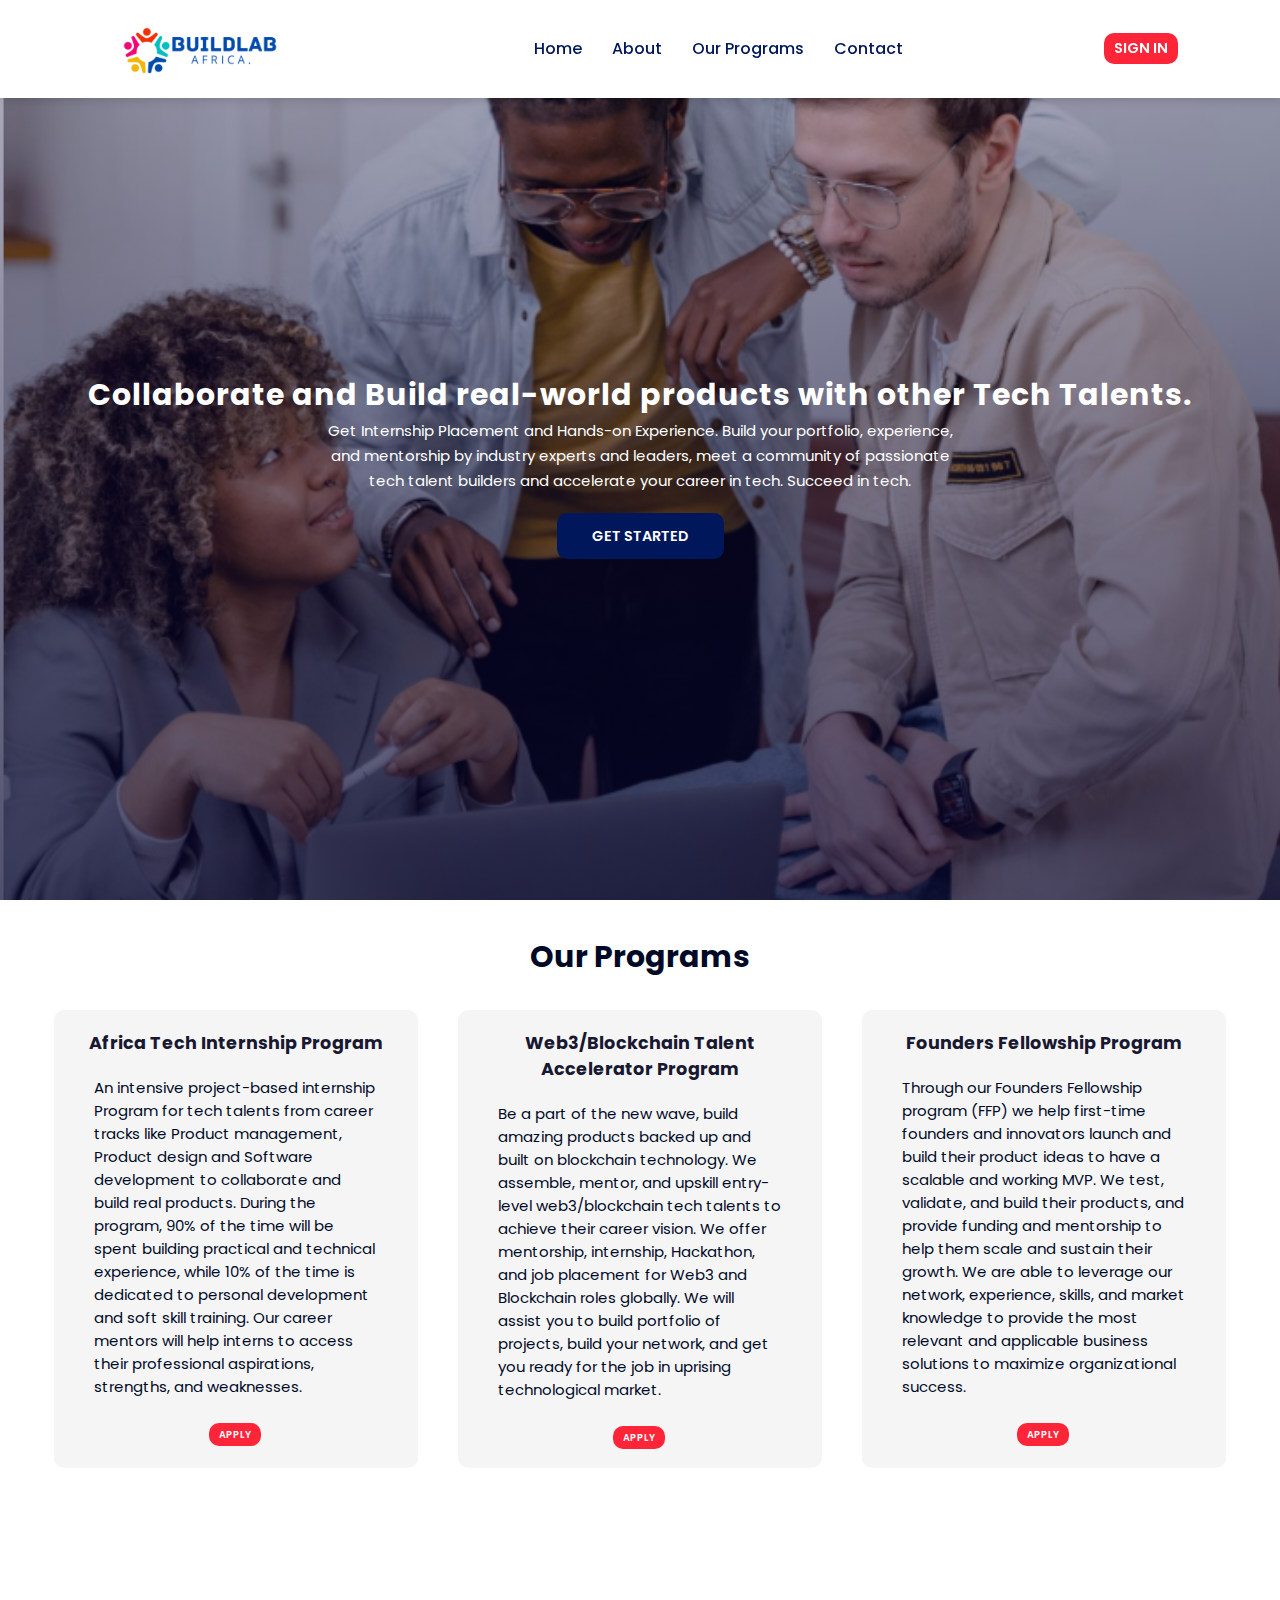
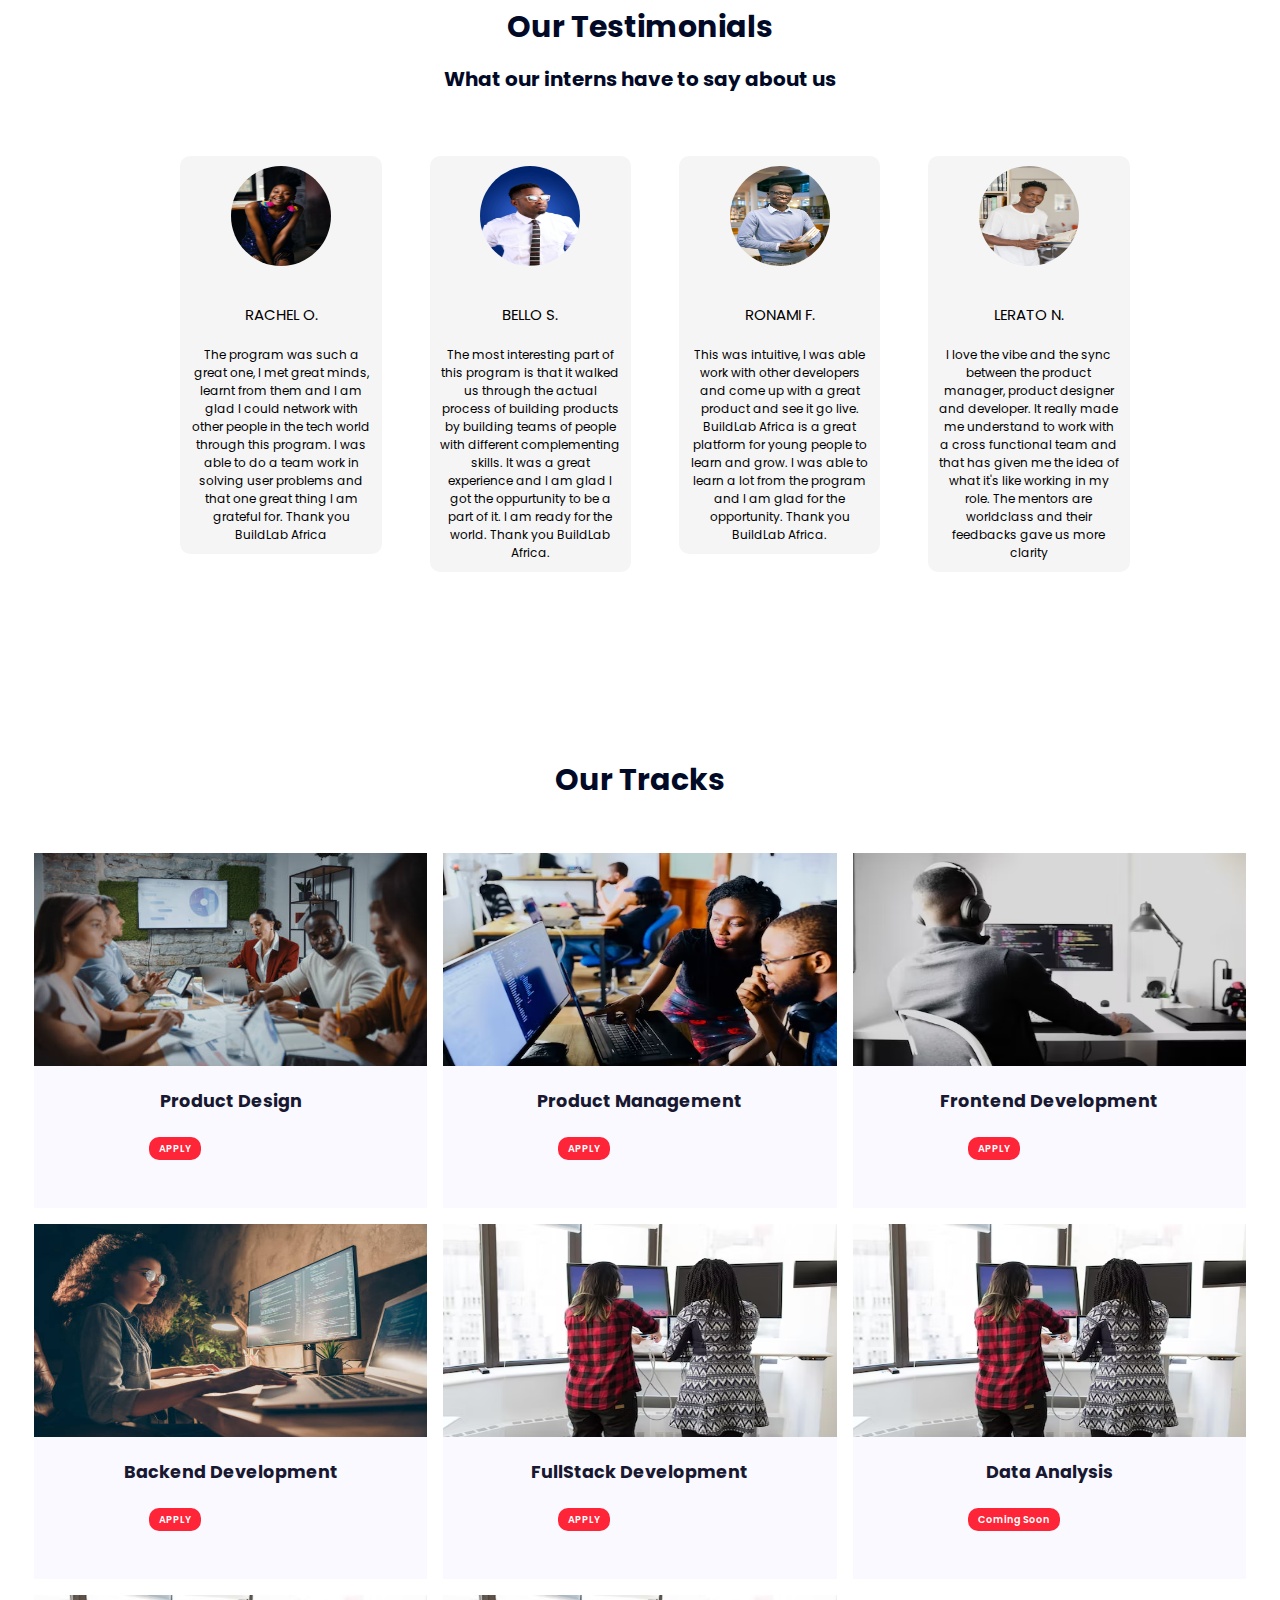
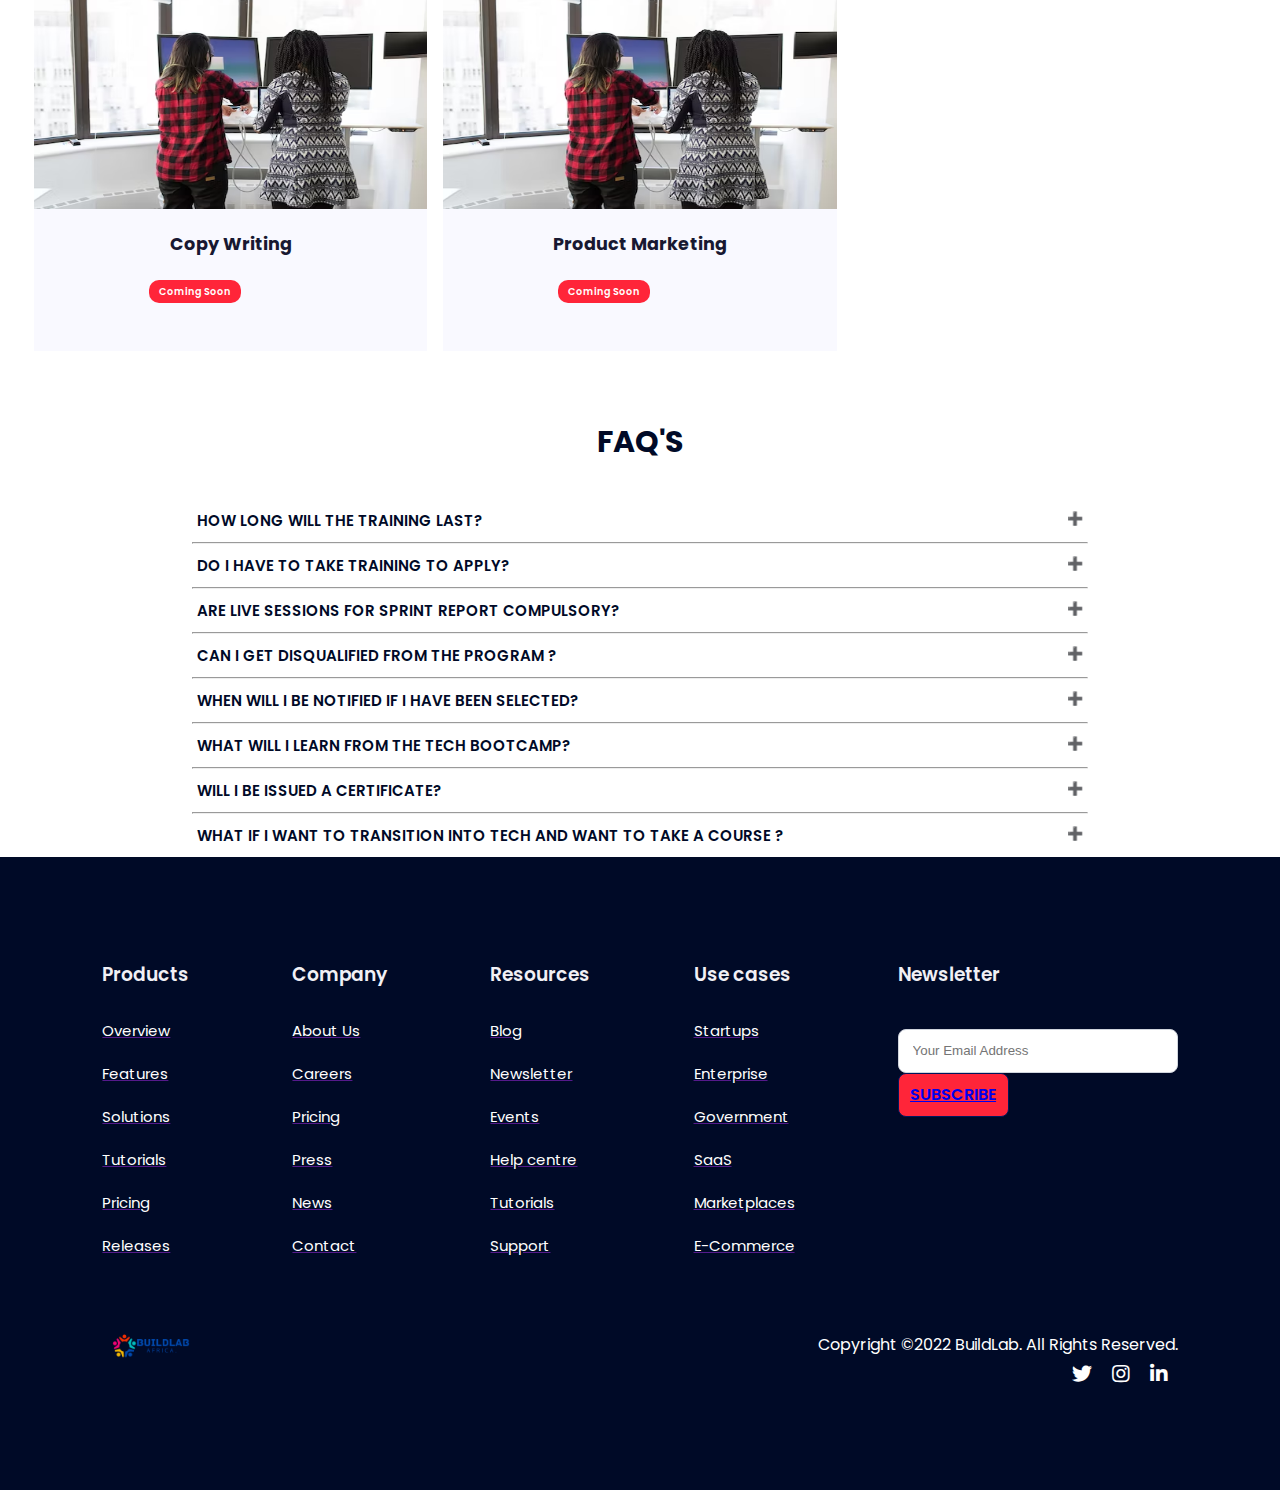
==== commit 6e661555: "Add files via upload" ====
--- a/index.html
+++ b/index.html
@@ -101,6 +101,7 @@
     <div class="row">
       <div class="col">
         <div class="testimonial-card">
+            <img src="tes.pic1.jpg" alt="">
           <div class="name">Rachel O.</div>
           <p>The program was such a great one, I met great minds, learnt from them and I am
                glad I could network with other people in the tech world through this program. I
@@ -110,6 +111,7 @@
       </div>
       <div class="col">
         <div class="testimonial-card">
+            <img src="tes.pic2.jpg" alt="">
           <div class="name">Bello S.</div>
           <p>The most interesting part of this program is that it walked us through the actual
                process of building products by building teams of people with different
@@ -119,6 +121,7 @@
       </div>
       <div class="col">
         <div class="testimonial-card">
+            <img src="tes.pic3.jpg" alt="">
           <div class="name">Ronami F.</div>
           <p>This was intuitive, I was able work with other developers and come up with a
                great product and see it go live. BuildLab Africa is a great platform for young people to learn and grow. I was
@@ -128,7 +131,7 @@
 
       <div class="col">
         <div class="testimonial-card">
-          
+            <img src="tes.pic4.jpg" alt="">
             <div class="name">Lerato N.</div>
               <p>I love the vibe and the sync between the product manager, product designer
                and developer. It really made me understand to work with a cross functional
@@ -383,10 +386,9 @@
             </div>
 
             <div class="social-links">
-                <a href=""><i class="fab fa-facebook-f"></i></a>
-                <a href=""><i class="fab fa-twitter"></i></a>
-                <a href=""><i class="fab fa-instagram"></i></a>
-                <a href=""><i class="fab fa-linkedin-in"></i></a>
+                <a href="https://twitter.com/BuildLabafrica?t=20raW7Nc0iJLuuaD5jZYQg&s=09"><i class="fab fa-twitter"></i></a>
+                <a href="https://instagram.com/buildlab.africa?igshid=YzgyMTM2MGM="><i class="fab fa-instagram"></i></a>
+                <a href="https://www.linkedin.com/company/buildlabafrica/"><i class="fab fa-linkedin-in"></i></a>
             </div>
     </footer>
 
--- a/style.css
+++ b/style.css
@@ -106,8 +106,8 @@
 
 #home {
     background-image: linear-gradient(rgba(9, 5, 54, 0.3), rgba(5, 4, 46, 0.7)),url(heroImage1.png);
-    width: 215vh;
-    height: 160vh;
+    width: 100%;
+    height: 100vh;
     background-size: cover;
     background-position: center;  
     display: flex;
@@ -242,10 +242,12 @@
     margin-right: 48px;
     display: inline-table;
     margin: 14px;
-  }
-
-.testimonial-card p {
-    font-size: 15px;
+   
+  }
+
+  .testimonial-card p {
+    font-size: 12px;
+    font-weight: 600;
     color: #000;
     margin: 10px;
     margin-left: 10px;
@@ -257,6 +259,13 @@
     text-align: center;
 }
 
+.testimonial-card img {
+    width: 100px;
+    height: 100px;
+    margin: 10px;
+    border-radius: 50%;
+}
+
 h2 {
     color: #000A27;
     font-size: 30px;
@@ -348,7 +357,7 @@
 
 #track .btn {
     margin-left: 115px;
-    margin-top: 20px;
+    margin-top: 20px; 
 }
 
 #track a.red:hover {
@@ -527,6 +536,7 @@
     gap: 8px;
     width: 111px;
     height: 44px;
+    font-weight: 600;
     background: #FF2539;
     border: 1px solid #00175C;
     box-shadow: 0px 1px 2px rgba(16, 24, 40, 0.05);
@@ -674,7 +684,7 @@
       }
       #track a.red {
         margin-top: 15px;
-        margin-left: 29px;
+        margin-left: 5vh;
       }
   }
 
